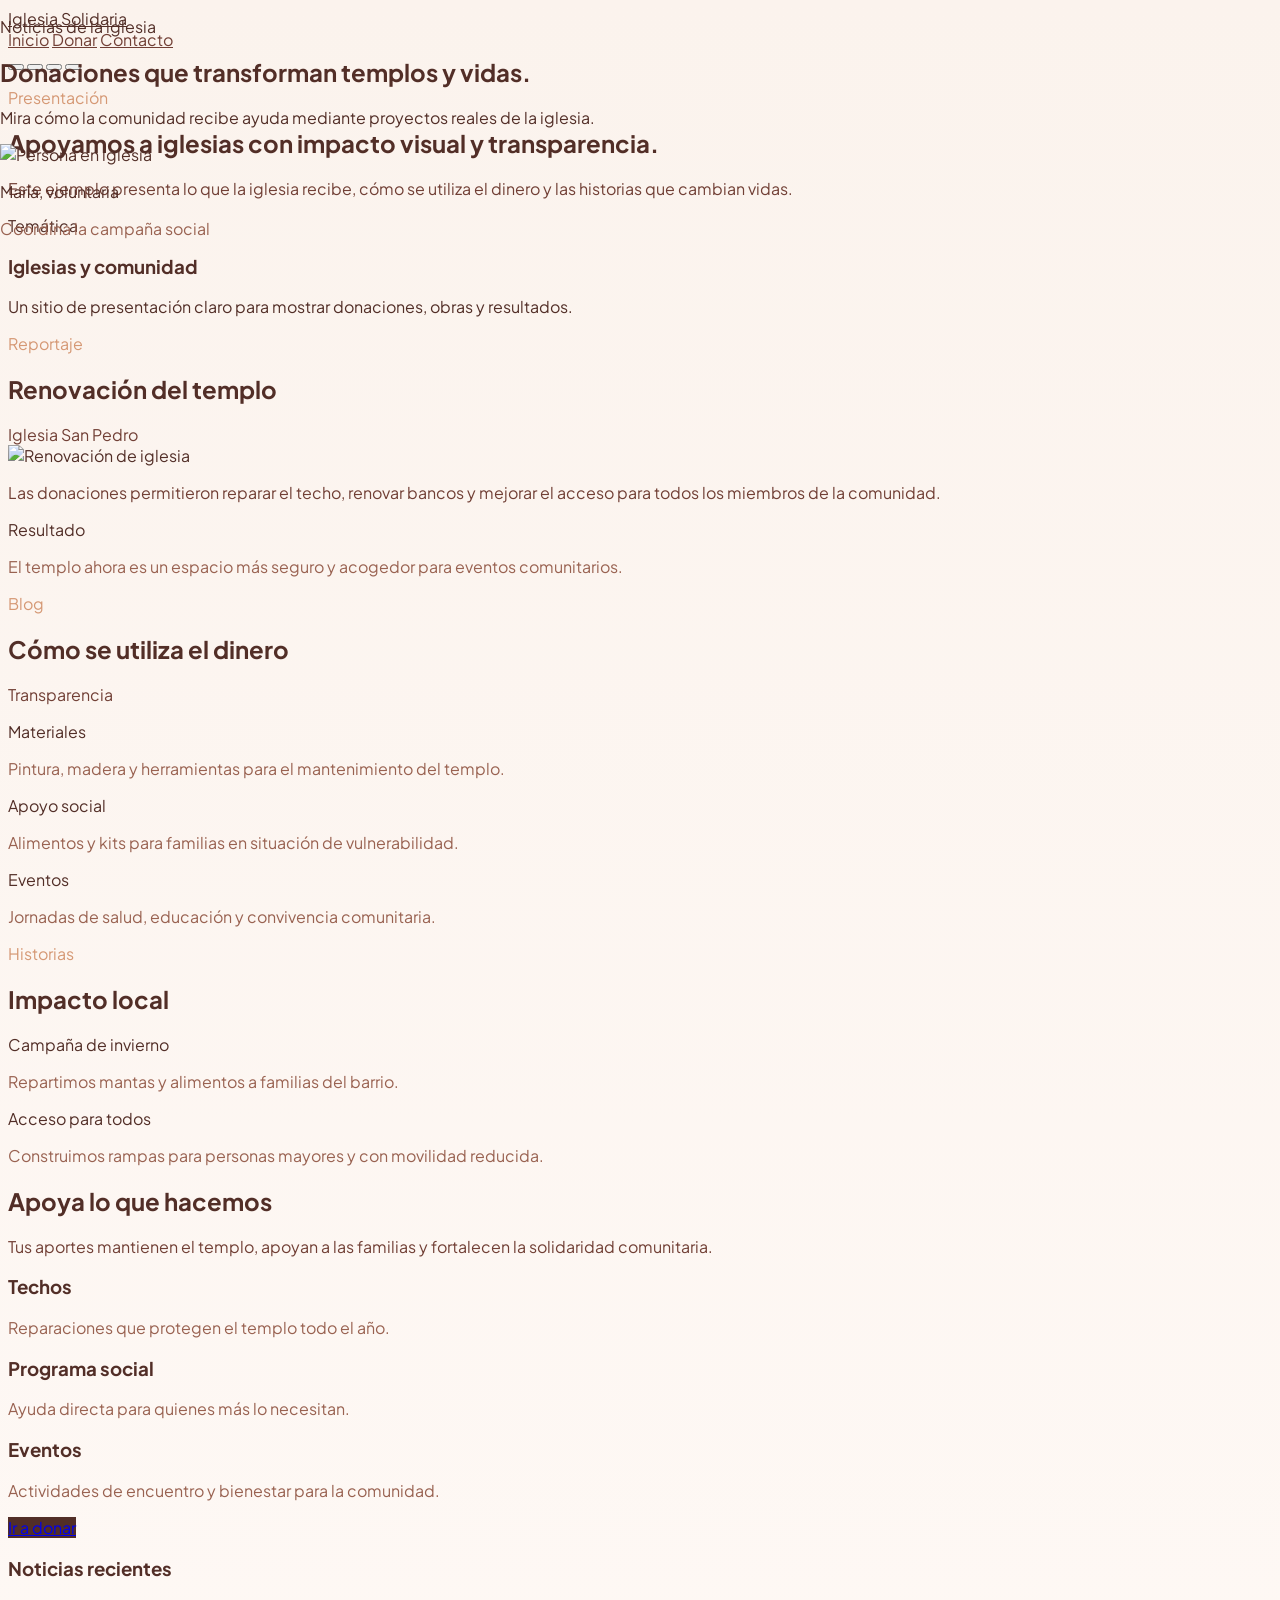
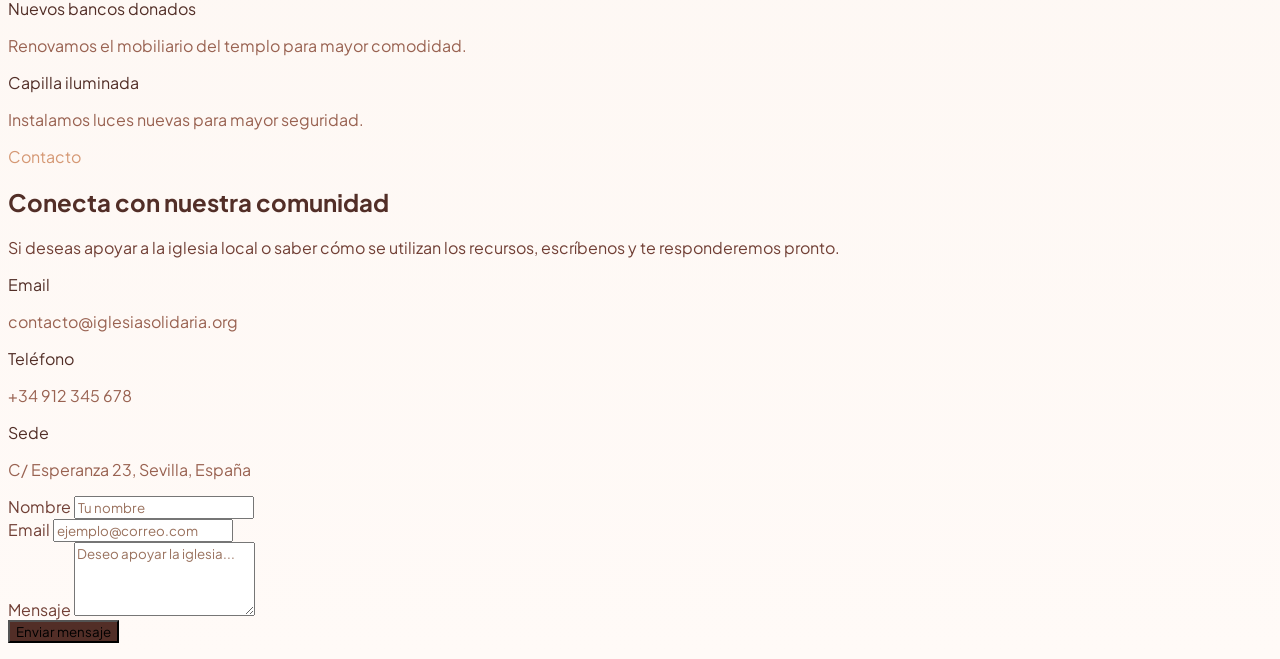
==== index.html @ d0d96f45 "Agregamos el proyecto inicial" ====
<!DOCTYPE html>
<html lang="es">
<head>
  <meta charset="UTF-8" />
  <meta name="viewport" content="width=device-width, initial-scale=1.0" />
  <title>Iglesia Solidaria | Donaciones a la comunidad</title>
  <link rel="preconnect" href="https://fonts.googleapis.com" />
  <link rel="preconnect" href="https://fonts.gstatic.com" crossorigin />
  <link href="https://fonts.googleapis.com/css2?family=Plus+Jakarta+Sans:wght@400;500;600;700&display=swap" rel="stylesheet" />
  <script src="https://kit.fontawesome.com/a2d0b1fac5.js" crossorigin="anonymous"></script>
  <script src="https://cdn.tailwindcss.com"></script>
  <link rel="stylesheet" href="css/style.css" />
</head>
<body class="min-h-screen bg-[var(--bg-soft)] text-color1 font-sans">
  <header class="sticky top-0 z-50 border-b border-[var(--border-soft)] bg-white/90 backdrop-blur-md">
    <div class="mx-auto flex max-w-6xl flex-col gap-4 px-4 py-4 sm:flex-row sm:items-center sm:justify-between">
      <a href="index.html" class="text-lg font-semibold tracking-tight text-color1">Iglesia Solidaria</a>
      <nav class="flex flex-wrap items-center gap-3 text-sm font-semibold text-color2">
        <a href="index.html" class="nav-link rounded-full px-4 py-2">Inicio</a>
        <a href="donate.html" class="nav-link rounded-full px-4 py-2">Donar</a>
        <a href="#contact" class="nav-link rounded-full px-4 py-2">Contacto</a>
      </nav>
    </div>
  </header>

  <main>
    <section id="heroCarousel" class="relative h-[calc(100vh-76px)] overflow-hidden">
      <div class="absolute inset-0">
        <div class="carouselSlide slide-visible relative h-full w-full bg-cover bg-center" style="background-image: url('https://images.unsplash.com/photo-1507386175287-1bfddbdd5cb3?auto=format&fit=crop&w=1200&q=80');">
          <div class="absolute inset-0 bg-gradient-to-t from-[rgba(82,46,39,0.92)] via-[rgba(82,46,39,0.5)] to-transparent"></div>
          <div class="absolute inset-x-0 bottom-16 mx-auto flex max-w-5xl flex-col items-center gap-4 px-6 text-center text-white">
            <p class="text-sm uppercase tracking-[0.32em] text-[#f4d19a]">Noticias de la iglesia</p>
            <h1 class="text-4xl font-semibold leading-tight sm:text-5xl">Donaciones que transforman templos y vidas.</h1>
            <p class="max-w-2xl text-base leading-7 text-[#f4d19a]/90">Mira cómo la comunidad recibe ayuda mediante proyectos reales de la iglesia.</p>
          </div>
          <div class="absolute right-6 top-6 flex items-center gap-4 rounded-full bg-white/90 p-3 shadow-lg">
            <img src="https://images.unsplash.com/photo-1544005313-94ddf0286df2?auto=format&fit=crop&w=200&q=80" alt="Persona en iglesia" class="h-14 w-14 rounded-full border border-white object-cover" />
            <div class="text-left">
              <p class="text-sm font-semibold text-color1">María, voluntaria</p>
              <p class="text-xs text-color3">Coordina la campaña social</p>
            </div>
          </div>
        </div>
        <div class="carouselSlide slide-hidden relative h-full w-full bg-cover bg-center" style="background-image: url('https://images.unsplash.com/photo-1526481280695-3bfa7568a3d3?auto=format&fit=crop&w=1200&q=80');">
          <div class="absolute inset-0 bg-gradient-to-t from-[rgba(82,46,39,0.92)] via-[rgba(82,46,39,0.5)] to-transparent"></div>
          <div class="absolute inset-x-0 bottom-16 mx-auto flex max-w-5xl flex-col items-center gap-4 px-6 text-center text-white">
            <p class="text-sm uppercase tracking-[0.32em] text-[#f4d19a]">Restauración del templo</p>
            <h1 class="text-4xl font-semibold leading-tight sm:text-5xl">El templo vuelve a brillar gracias a la ayuda.</h1>
            <p class="max-w-2xl text-base leading-7 text-[#f4d19a]/90">Observa las fotos del antes y después de nuestra renovación.</p>
          </div>
          <div class="absolute right-6 top-6 flex items-center gap-4 rounded-full bg-white/90 p-3 shadow-lg">
            <img src="https://images.unsplash.com/photo-1494790108377-be9c29b29330?auto=format&fit=crop&w=200&q=80" alt="Líder comunitario" class="h-14 w-14 rounded-full border border-white object-cover" />
            <div class="text-left">
              <p class="text-sm font-semibold text-color1">Pedro, líder</p>
              <p class="text-xs text-color3">Comparte los avances</p>
            </div>
          </div>
        </div>
        <div class="carouselSlide slide-hidden relative h-full w-full bg-cover bg-center" style="background-image: url('https://images.unsplash.com/photo-1517486808906-6ca8b3f04846?auto=format&fit=crop&w=1200&q=80');">
          <div class="absolute inset-0 bg-gradient-to-t from-[rgba(82,46,39,0.92)] via-[rgba(82,46,39,0.5)] to-transparent"></div>
          <div class="absolute inset-x-0 bottom-16 mx-auto flex max-w-5xl flex-col items-center gap-4 px-6 text-center text-white">
            <p class="text-sm uppercase tracking-[0.32em] text-[#f4d19a]">Impacto comunitario</p>
            <h1 class="text-4xl font-semibold leading-tight sm:text-5xl">Ayuda real para familias de fe.</h1>
            <p class="max-w-2xl text-base leading-7 text-[#f4d19a]/90">Evidencias fotográficas de donaciones a iglesias y comedores.</p>
          </div>
          <div class="absolute right-6 top-6 flex items-center gap-4 rounded-full bg-white/90 p-3 shadow-lg">
            <img src="https://images.unsplash.com/photo-1524504388940-b1c1722653e1?auto=format&fit=crop&w=200&q=80" alt="Donante" class="h-14 w-14 rounded-full border border-white object-cover" />
            <div class="text-left">
              <p class="text-sm font-semibold text-color1">Sofía, donante</p>
              <p class="text-xs text-color3">Apoya la obra social</p>
            </div>
          </div>
        </div>
        <div class="carouselSlide slide-hidden relative h-full w-full bg-cover bg-center" style="background-image: url('https://images.unsplash.com/photo-1512747770445-0819f149e55f?auto=format&fit=crop&w=1200&q=80');">
          <div class="absolute inset-0 bg-gradient-to-t from-[rgba(82,46,39,0.92)] via-[rgba(82,46,39,0.5)] to-transparent"></div>
          <div class="absolute inset-x-0 bottom-16 mx-auto flex max-w-5xl flex-col items-center gap-4 px-6 text-center text-white">
            <p class="text-sm uppercase tracking-[0.32em] text-[#f4d19a]">Visión comunitaria</p>
            <h1 class="text-4xl font-semibold leading-tight sm:text-5xl">Un proyecto colectivo de fe.</h1>
            <p class="max-w-2xl text-base leading-7 text-[#f4d19a]/90">Donaciones para remodelar el templo y ayudar a su comunidad.</p>
          </div>
          <div class="absolute right-6 top-6 flex items-center gap-4 rounded-full bg-white/90 p-3 shadow-lg">
            <img src="https://images.unsplash.com/photo-1544005313-94ddf0286df2?auto=format&fit=crop&w=200&q=80" alt="Voluntario" class="h-14 w-14 rounded-full border border-white object-cover" />
            <div class="text-left">
              <p class="text-sm font-semibold text-color1">Andrés, voluntario</p>
              <p class="text-xs text-color3">Comparte historias de la iglesia</p>
            </div>
          </div>
        </div>
      </div>

      <div class="absolute inset-x-0 bottom-6 flex justify-center gap-3">
        <button type="button" class="carouselDot h-3 w-3 rounded-full bg-white/90 transition" data-index="0"></button>
        <button type="button" class="carouselDot h-3 w-3 rounded-full bg-white/30 transition" data-index="1"></button>
        <button type="button" class="carouselDot h-3 w-3 rounded-full bg-white/30 transition" data-index="2"></button>
        <button type="button" class="carouselDot h-3 w-3 rounded-full bg-white/30 transition" data-index="3"></button>
      </div>
    </section>

    <div class="mx-auto max-w-6xl px-4 py-10">
      <section class="mb-10 rounded-3xl border border-[var(--border-soft)] bg-white/90 p-6 shadow-sm backdrop-blur-sm">
        <div class="grid gap-6 lg:grid-cols-[1.3fr_0.7fr]">
          <div class="space-y-5">
            <p class="text-sm uppercase tracking-[0.32em] text-color4">Presentación</p>
            <h2 class="text-3xl font-semibold text-color1">Apoyamos a iglesias con impacto visual y transparencia.</h2>
            <p class="max-w-3xl text-base leading-7 text-color2">Este ejemplo presenta lo que la iglesia recibe, cómo se utiliza el dinero y las historias que cambian vidas.</p>
          </div>
          <div class="rounded-3xl bg-[var(--color5)] p-6 text-[var(--color2)] shadow-sm">
            <p class="text-sm uppercase tracking-[0.32em]">Temática</p>
            <h3 class="mt-3 text-2xl font-semibold">Iglesias y comunidad</h3>
            <p class="mt-3 text-sm leading-6">Un sitio de presentación claro para mostrar donaciones, obras y resultados.</p>
          </div>
        </div>
      </section>

      <section class="grid gap-6 lg:grid-cols-[1.3fr_0.7fr]">
        <div class="space-y-6">
          <article class="rounded-3xl bg-white p-6 shadow-sm border border-[var(--border-soft)]">
            <div class="mb-5 flex items-center justify-between gap-4">
              <div>
                <p class="text-xs uppercase tracking-[0.32em] text-color4">Reportaje</p>
                <h2 class="mt-2 text-2xl font-semibold text-color1">Renovación del templo</h2>
              </div>
              <span class="rounded-2xl bg-[var(--color5)] px-3 py-2 text-sm text-color2">Iglesia San Pedro</span>
            </div>
            <div class="grid gap-4 md:grid-cols-2">
              <img src="https://images.unsplash.com/photo-1524504388940-b1c1722653e1?auto=format&fit=crop&w=700&q=80" alt="Renovación de iglesia" class="h-56 w-full rounded-3xl object-cover" />
              <div class="space-y-4">
                <p class="text-color2">Las donaciones permitieron reparar el techo, renovar bancos y mejorar el acceso para todos los miembros de la comunidad.</p>
                <div class="rounded-3xl bg-[var(--bg-soft)] p-4 text-color3">
                  <p class="font-semibold text-color1">Resultado</p>
                  <p class="mt-2 text-sm">El templo ahora es un espacio más seguro y acogedor para eventos comunitarios.</p>
                </div>
              </div>
            </div>
          </article>

          <article class="rounded-3xl bg-white p-6 shadow-sm border border-[var(--border-soft)]">
            <div class="mb-5 flex items-center justify-between gap-4">
              <div>
                <p class="text-xs uppercase tracking-[0.32em] text-color4">Blog</p>
                <h2 class="mt-2 text-2xl font-semibold text-color1">Cómo se utiliza el dinero</h2>
              </div>
              <span class="rounded-2xl bg-[var(--color5)] px-3 py-2 text-sm text-color2">Transparencia</span>
            </div>
            <div class="space-y-4">
              <div class="rounded-3xl bg-[var(--bg-soft)] p-4 text-color3">
                <p class="font-semibold text-color1">Materiales</p>
                <p class="mt-2 text-sm">Pintura, madera y herramientas para el mantenimiento del templo.</p>
              </div>
              <div class="rounded-3xl bg-[var(--bg-soft)] p-4 text-color3">
                <p class="font-semibold text-color1">Apoyo social</p>
                <p class="mt-2 text-sm">Alimentos y kits para familias en situación de vulnerabilidad.</p>
              </div>
              <div class="rounded-3xl bg-[var(--bg-soft)] p-4 text-color3">
                <p class="font-semibold text-color1">Eventos</p>
                <p class="mt-2 text-sm">Jornadas de salud, educación y convivencia comunitaria.</p>
              </div>
            </div>
          </article>

          <article class="rounded-3xl bg-white p-6 shadow-sm border border-[var(--border-soft)]">
            <div class="mb-5 flex items-center justify-between gap-4">
              <div>
                <p class="text-xs uppercase tracking-[0.32em] text-color4">Historias</p>
                <h2 class="mt-2 text-2xl font-semibold text-color1">Impacto local</h2>
              </div>
            </div>
            <div class="grid gap-4">
              <div class="rounded-3xl bg-[var(--bg-soft)] p-4 text-color3">
                <p class="font-semibold text-color1">Campaña de invierno</p>
                <p class="mt-2 text-sm">Repartimos mantas y alimentos a familias del barrio.</p>
              </div>
              <div class="rounded-3xl bg-[var(--bg-soft)] p-4 text-color3">
                <p class="font-semibold text-color1">Acceso para todos</p>
                <p class="mt-2 text-sm">Construimos rampas para personas mayores y con movilidad reducida.</p>
              </div>
            </div>
          </article>
        </div>

        <aside class="space-y-6">
          <div class="rounded-3xl bg-white p-6 shadow-sm border border-[var(--border-soft)]">
            <h2 class="text-2xl font-semibold text-color1">Apoya lo que hacemos</h2>
            <p class="mt-4 text-color2">Tus aportes mantienen el templo, apoyan a las familias y fortalecen la solidaridad comunitaria.</p>
            <div class="mt-6 space-y-4">
              <div class="rounded-3xl bg-[var(--bg-soft)] p-4 text-color3">
                <h3 class="font-semibold text-color1">Techos</h3>
                <p class="mt-2 text-sm">Reparaciones que protegen el templo todo el año.</p>
              </div>
              <div class="rounded-3xl bg-[var(--bg-soft)] p-4 text-color3">
                <h3 class="font-semibold text-color1">Programa social</h3>
                <p class="mt-2 text-sm">Ayuda directa para quienes más lo necesitan.</p>
              </div>
              <div class="rounded-3xl bg-[var(--bg-soft)] p-4 text-color3">
                <h3 class="font-semibold text-color1">Eventos</h3>
                <p class="mt-2 text-sm">Actividades de encuentro y bienestar para la comunidad.</p>
              </div>
            </div>
            <a href="donate.html" class="mt-6 inline-flex w-full justify-center rounded-3xl bg-color1 px-5 py-3 text-sm font-semibold text-white transition hover:bg-color2">Ir a donar</a>
          </div>

          <div class="rounded-3xl bg-white p-6 shadow-sm border border-[var(--border-soft)]">
            <h3 class="text-xl font-semibold text-color1">Noticias recientes</h3>
            <div class="mt-5 space-y-4">
              <div class="rounded-3xl bg-[var(--bg-soft)] p-4">
                <p class="font-semibold text-color1">Nuevos bancos donados</p>
                <p class="mt-2 text-sm text-color3">Renovamos el mobiliario del templo para mayor comodidad.</p>
              </div>
              <div class="rounded-3xl bg-[var(--bg-soft)] p-4">
                <p class="font-semibold text-color1">Capilla iluminada</p>
                <p class="mt-2 text-sm text-color3">Instalamos luces nuevas para mayor seguridad.</p>
              </div>
            </div>
          </div>
        </aside>
      </section>

      <section id="contact" class="rounded-3xl border border-[var(--border-soft)] bg-white p-6 shadow-sm">
        <div class="grid gap-8 lg:grid-cols-2">
          <div class="space-y-4">
            <p class="text-sm uppercase tracking-[0.32em] text-color4">Contacto</p>
            <h2 class="text-3xl font-semibold text-color1">Conecta con nuestra comunidad</h2>
            <p class="text-base leading-7 text-color2">Si deseas apoyar a la iglesia local o saber cómo se utilizan los recursos, escríbenos y te responderemos pronto.</p>
            <div class="space-y-3 rounded-3xl bg-[var(--bg-soft)] p-5 text-color3">
              <div class="flex items-start gap-3">
                <i class="fa-solid fa-envelope mt-1 text-color4"></i>
                <div>
                  <p class="font-semibold text-color1">Email</p>
                  <p>contacto@iglesiasolidaria.org</p>
                </div>
              </div>
              <div class="flex items-start gap-3">
                <i class="fa-solid fa-phone mt-1 text-color4"></i>
                <div>
                  <p class="font-semibold text-color1">Teléfono</p>
                  <p>+34 912 345 678</p>
                </div>
              </div>
              <div class="flex items-start gap-3">
                <i class="fa-solid fa-location-dot mt-1 text-color4"></i>
                <div>
                  <p class="font-semibold text-color1">Sede</p>
                  <p>C/ Esperanza 23, Sevilla, España</p>
                </div>
              </div>
            </div>
          </div>
          <div>
            <form id="contactForm" class="space-y-4">
              <div>
                <label class="block text-sm font-medium text-color2">Nombre</label>
                <input id="contactName" type="text" placeholder="Tu nombre" class="mt-2 w-full rounded-3xl border border-[var(--border-soft)] bg-[var(--bg-soft)] px-4 py-3 text-color1 outline-none transition focus:border-[var(--color4)] focus:ring-2 focus:ring-[rgba(213,152,116,0.2)]" />
              </div>
              <div>
                <label class="block text-sm font-medium text-color2">Email</label>
                <input id="contactEmail" type="email" placeholder="ejemplo@correo.com" class="mt-2 w-full rounded-3xl border border-[var(--border-soft)] bg-[var(--bg-soft)] px-4 py-3 text-color1 outline-none transition focus:border-[var(--color4)] focus:ring-2 focus:ring-[rgba(213,152,116,0.2)]" />
              </div>
              <div>
                <label class="block text-sm font-medium text-color2">Mensaje</label>
                <textarea id="contactMessage" rows="4" placeholder="Deseo apoyar la iglesia..." class="mt-2 w-full rounded-3xl border border-[var(--border-soft)] bg-[var(--bg-soft)] px-4 py-3 text-color1 outline-none transition focus:border-[var(--color4)] focus:ring-2 focus:ring-[rgba(213,152,116,0.2)]"></textarea>
              </div>
              <button type="submit" class="w-full rounded-3xl bg-color1 px-5 py-3 text-sm font-semibold text-white transition hover:bg-color2">Enviar mensaje</button>
              <p id="contactFeedback" class="min-h-[1.5rem] text-sm text-[#2c7a2a]"></p>
            </form>
          </div>
        </div>
      </section>
    </div>
  </main>

  <script src="js/main.js"></script>
</body>
</html>
---- css/style.css ----
:root {
  color-scheme: light;
  font-family: 'Plus Jakarta Sans', system-ui, -apple-system, BlinkMacSystemFont, 'Segoe UI', sans-serif;
  --color1: #522e27;
  --color2: #713f35;
  --color3: #996251;
  --color4: #d59874;
  --color5: #f4d19a;
  --bg-soft: #fbf3ed;
  --border-soft: #e7d3c8;
}

html {
  scroll-behavior: smooth;
}

body {
  min-height: 100vh;
  background: linear-gradient(180deg, #fbf3ed 0%, #fffaf7 100%);
}

.text-color1 { color: var(--color1); }
.text-color2 { color: var(--color2); }
.text-color3 { color: var(--color3); }
.text-color4 { color: var(--color4); }
.text-color5 { color: var(--color5); }

.bg-color1 { background-color: var(--color1); }
.bg-color2 { background-color: var(--color2); }
.bg-color3 { background-color: var(--color3); }
.bg-color4 { background-color: var(--color4); }
.bg-color5 { background-color: var(--color5); }

button,
select,
input,
textarea {
  font-family: inherit;
}

input[type='file'] {
  border-radius: 1rem;
}

#donationForm input,
#donationForm textarea,
#evidenceForm input,
#evidenceForm textarea,
#roleSelect,
#contactForm input,
#contactForm textarea {
  font-family: inherit;
}

#donationForm input::placeholder,
#evidenceForm input::placeholder,
#evidenceForm textarea::placeholder,
#contactForm input::placeholder,
#contactForm textarea::placeholder {
  color: #99715d;
}

.nav-link {
  color: var(--color2);
  transition: background-color 0.25s ease, color 0.25s ease;
}

.nav-link:hover,
.nav-link:focus {
  background-color: rgba(217, 152, 116, 0.16);
  color: var(--color1);
}

.carouselSlide {
  position: absolute;
  inset: 0;
  opacity: 0;
  transform: scale(1.03);
  transition: opacity 0.9s ease, transform 0.9s ease;
}

.slide-visible {
  opacity: 1;
  transform: scale(1);
  z-index: 1;
}

.slide-hidden {
  opacity: 0;
  transform: scale(1.03);
  z-index: 0;
}

#donationPanel,
#adminPanel,
#superAdminPanel {
  min-height: 310px;
}

@media (max-width: 768px) {
  header {
    padding-left: 0;
    padding-right: 0;
  }
}
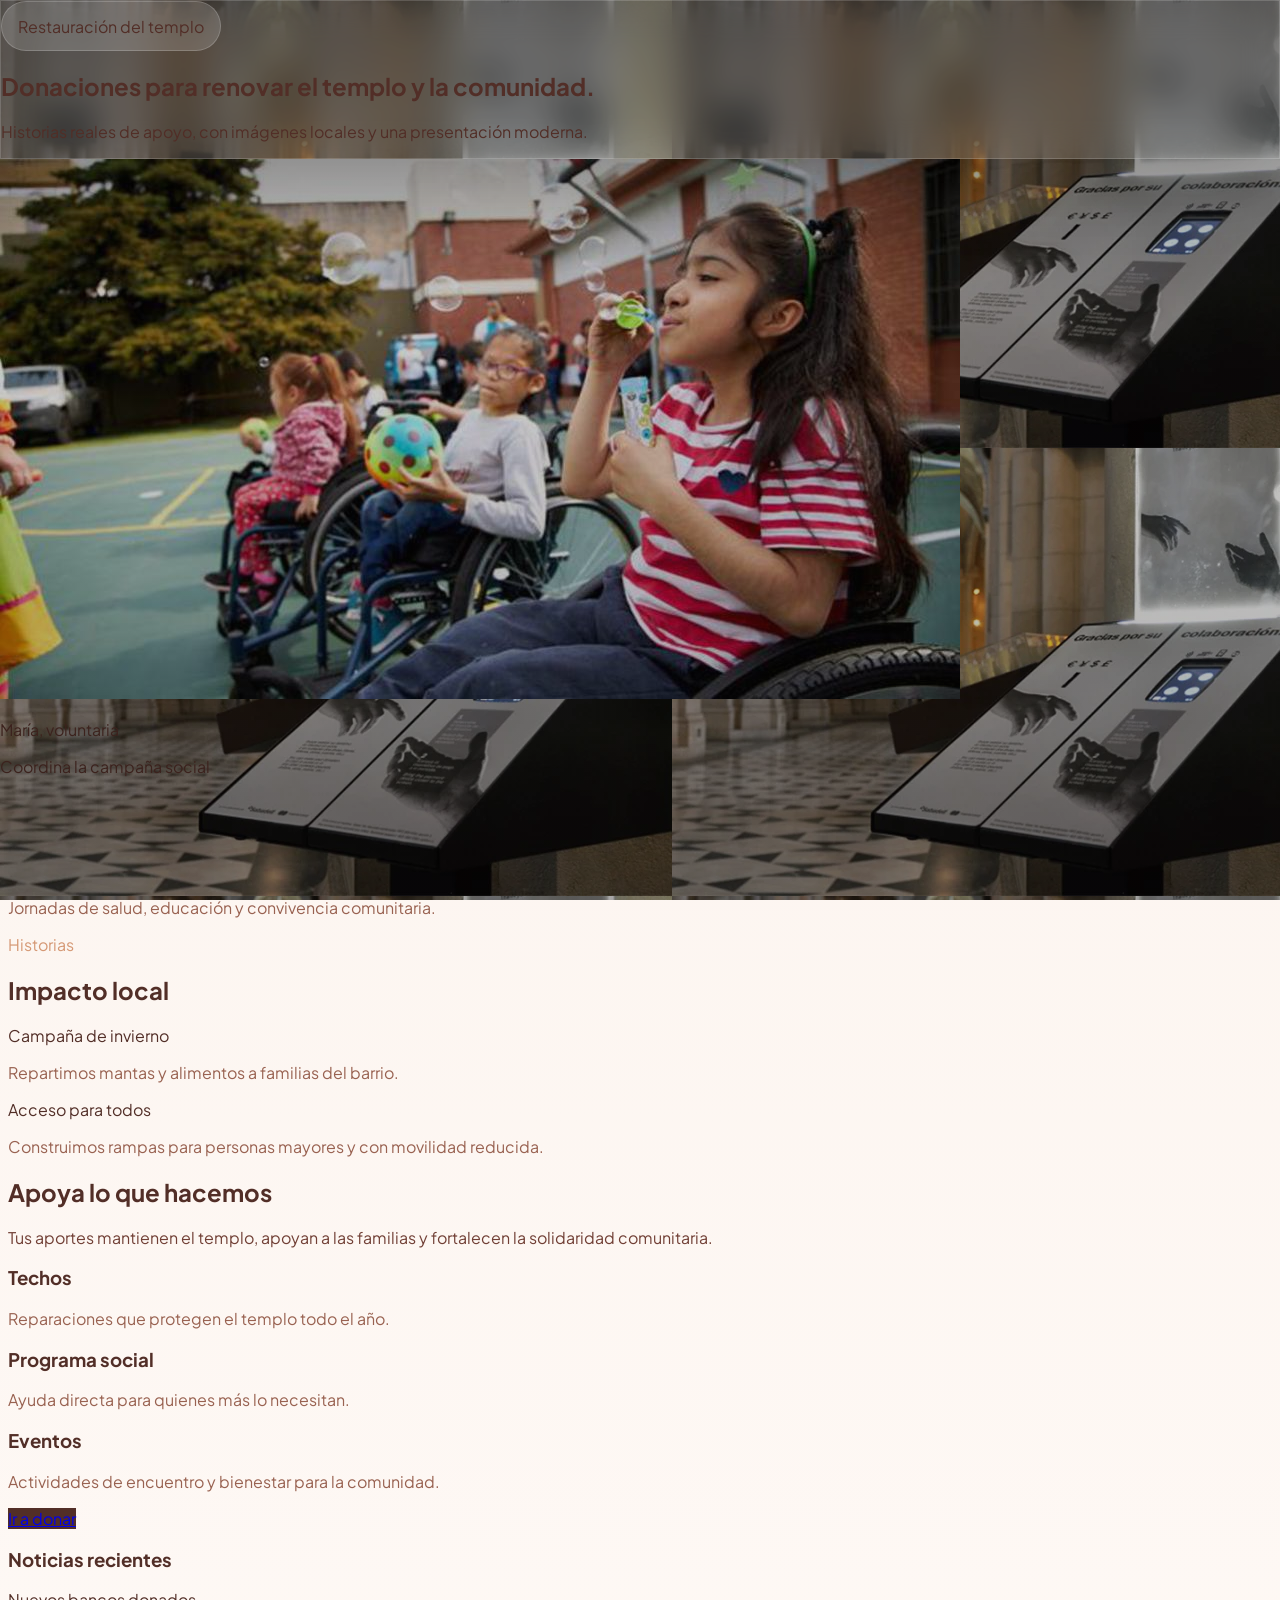
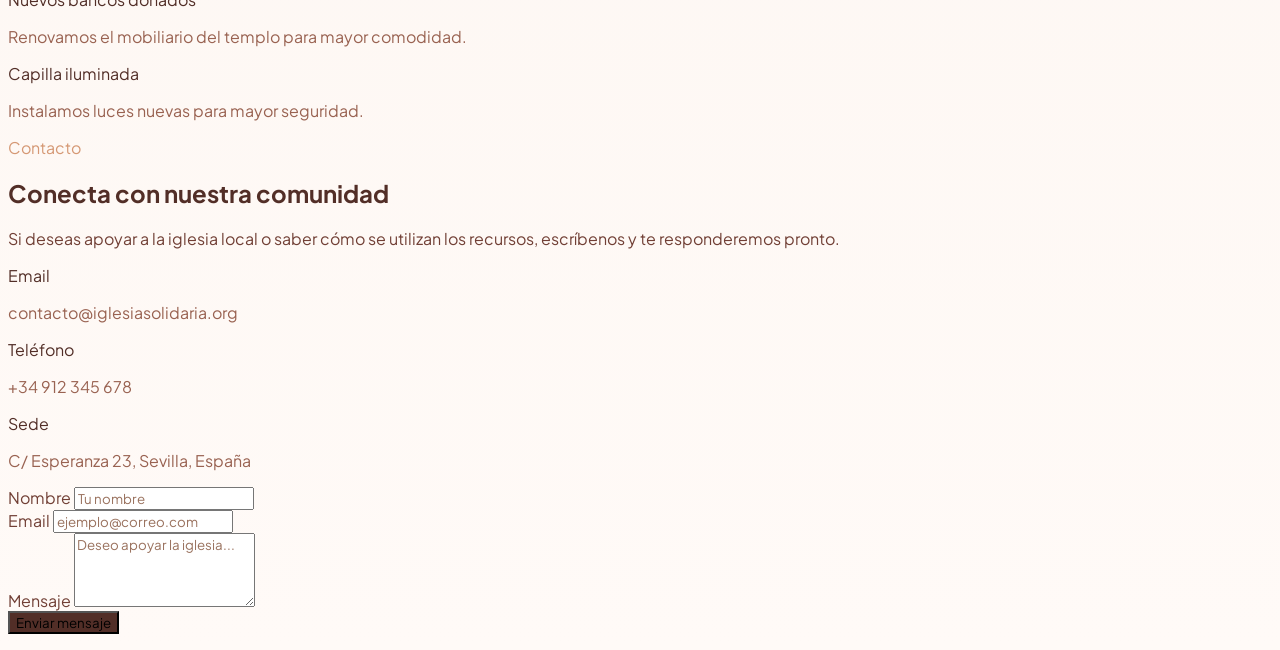
==== commit f437f0c6: "corrección de errores" ====
--- a/index.html
+++ b/index.html
@@ -26,73 +26,81 @@
   <main>
     <section id="heroCarousel" class="relative h-[calc(100vh-76px)] overflow-hidden">
       <div class="absolute inset-0">
-        <div class="carouselSlide slide-visible relative h-full w-full bg-cover bg-center" style="background-image: url('https://images.unsplash.com/photo-1507386175287-1bfddbdd5cb3?auto=format&fit=crop&w=1200&q=80');">
-          <div class="absolute inset-0 bg-gradient-to-t from-[rgba(82,46,39,0.92)] via-[rgba(82,46,39,0.5)] to-transparent"></div>
-          <div class="absolute inset-x-0 bottom-16 mx-auto flex max-w-5xl flex-col items-center gap-4 px-6 text-center text-white">
-            <p class="text-sm uppercase tracking-[0.32em] text-[#f4d19a]">Noticias de la iglesia</p>
-            <h1 class="text-4xl font-semibold leading-tight sm:text-5xl">Donaciones que transforman templos y vidas.</h1>
-            <p class="max-w-2xl text-base leading-7 text-[#f4d19a]/90">Mira cómo la comunidad recibe ayuda mediante proyectos reales de la iglesia.</p>
-          </div>
-          <div class="absolute right-6 top-6 flex items-center gap-4 rounded-full bg-white/90 p-3 shadow-lg">
-            <img src="https://images.unsplash.com/photo-1544005313-94ddf0286df2?auto=format&fit=crop&w=200&q=80" alt="Persona en iglesia" class="h-14 w-14 rounded-full border border-white object-cover" />
-            <div class="text-left">
-              <p class="text-sm font-semibold text-color1">María, voluntaria</p>
-              <p class="text-xs text-color3">Coordina la campaña social</p>
-            </div>
-          </div>
-        </div>
-        <div class="carouselSlide slide-hidden relative h-full w-full bg-cover bg-center" style="background-image: url('https://images.unsplash.com/photo-1526481280695-3bfa7568a3d3?auto=format&fit=crop&w=1200&q=80');">
-          <div class="absolute inset-0 bg-gradient-to-t from-[rgba(82,46,39,0.92)] via-[rgba(82,46,39,0.5)] to-transparent"></div>
-          <div class="absolute inset-x-0 bottom-16 mx-auto flex max-w-5xl flex-col items-center gap-4 px-6 text-center text-white">
-            <p class="text-sm uppercase tracking-[0.32em] text-[#f4d19a]">Restauración del templo</p>
-            <h1 class="text-4xl font-semibold leading-tight sm:text-5xl">El templo vuelve a brillar gracias a la ayuda.</h1>
-            <p class="max-w-2xl text-base leading-7 text-[#f4d19a]/90">Observa las fotos del antes y después de nuestra renovación.</p>
-          </div>
-          <div class="absolute right-6 top-6 flex items-center gap-4 rounded-full bg-white/90 p-3 shadow-lg">
-            <img src="https://images.unsplash.com/photo-1494790108377-be9c29b29330?auto=format&fit=crop&w=200&q=80" alt="Líder comunitario" class="h-14 w-14 rounded-full border border-white object-cover" />
-            <div class="text-left">
-              <p class="text-sm font-semibold text-color1">Pedro, líder</p>
-              <p class="text-xs text-color3">Comparte los avances</p>
-            </div>
-          </div>
-        </div>
-        <div class="carouselSlide slide-hidden relative h-full w-full bg-cover bg-center" style="background-image: url('https://images.unsplash.com/photo-1517486808906-6ca8b3f04846?auto=format&fit=crop&w=1200&q=80');">
-          <div class="absolute inset-0 bg-gradient-to-t from-[rgba(82,46,39,0.92)] via-[rgba(82,46,39,0.5)] to-transparent"></div>
-          <div class="absolute inset-x-0 bottom-16 mx-auto flex max-w-5xl flex-col items-center gap-4 px-6 text-center text-white">
-            <p class="text-sm uppercase tracking-[0.32em] text-[#f4d19a]">Impacto comunitario</p>
-            <h1 class="text-4xl font-semibold leading-tight sm:text-5xl">Ayuda real para familias de fe.</h1>
-            <p class="max-w-2xl text-base leading-7 text-[#f4d19a]/90">Evidencias fotográficas de donaciones a iglesias y comedores.</p>
-          </div>
-          <div class="absolute right-6 top-6 flex items-center gap-4 rounded-full bg-white/90 p-3 shadow-lg">
-            <img src="https://images.unsplash.com/photo-1524504388940-b1c1722653e1?auto=format&fit=crop&w=200&q=80" alt="Donante" class="h-14 w-14 rounded-full border border-white object-cover" />
-            <div class="text-left">
-              <p class="text-sm font-semibold text-color1">Sofía, donante</p>
-              <p class="text-xs text-color3">Apoya la obra social</p>
-            </div>
-          </div>
-        </div>
-        <div class="carouselSlide slide-hidden relative h-full w-full bg-cover bg-center" style="background-image: url('https://images.unsplash.com/photo-1512747770445-0819f149e55f?auto=format&fit=crop&w=1200&q=80');">
-          <div class="absolute inset-0 bg-gradient-to-t from-[rgba(82,46,39,0.92)] via-[rgba(82,46,39,0.5)] to-transparent"></div>
-          <div class="absolute inset-x-0 bottom-16 mx-auto flex max-w-5xl flex-col items-center gap-4 px-6 text-center text-white">
-            <p class="text-sm uppercase tracking-[0.32em] text-[#f4d19a]">Visión comunitaria</p>
+        <div class="carouselSlide slide-visible relative h-full w-full bg-cover bg-center" style="background-image: url('imgs/2CepilloElectronicoAlmudena-ArchiMadrid-22112018.webp');">
+          <div class="absolute inset-0"></div>
+          <div class="absolute inset-x-0 bottom-16 mx-auto flex max-w-5xl flex-col items-center gap-4 px-6 text-center text-white carouselCaption">
+            <div class="carouselMeta">
+              <span class="text-xs uppercase tracking-[0.32em] text-white/85">Restauración del templo</span>
+            </div>
+            <h1 class="text-4xl font-semibold leading-tight sm:text-5xl">Donaciones para renovar el templo y la comunidad.</h1>
+            <p class="max-w-2xl text-base leading-7 text-white/80">Historias reales de apoyo, con imágenes locales y una presentación moderna.</p>
+          </div>
+          <div class="absolute right-6 top-6 flex items-center gap-4 rounded-full border border-white/20 bg-white/12 p-3 shadow-2xl backdrop-blur-xl">
+            <img src="imgs/Niña-Argentona-jugando-con-burbujs.jpeg" alt="Voluntaria" class="h-14 w-14 rounded-full border border-white object-cover" />
+            <div class="text-left">
+              <p class="text-sm font-semibold text-white">María, voluntaria</p>
+              <p class="text-xs text-white/70">Coordina la campaña social</p>
+            </div>
+          </div>
+        </div>
+        <div class="carouselSlide slide-hidden relative h-full w-full bg-cover bg-center" style="background-image: url('imgs/images.jfif');">
+          <div class="absolute inset-0"></div>
+          <div class="absolute inset-x-0 bottom-16 mx-auto flex max-w-5xl flex-col items-center gap-4 px-6 text-center text-white carouselCaption">
+            <div class="carouselMeta">
+              <span class="text-xs uppercase tracking-[0.32em] text-white/85">Evidencia visual</span>
+            </div>
+            <h1 class="text-4xl font-semibold leading-tight sm:text-5xl">Transparencia con imágenes locales.</h1>
+            <p class="max-w-2xl text-base leading-7 text-white/80">Todo el contenido es local y el diseño se siente moderno y confiable.</p>
+          </div>
+          <div class="absolute right-6 top-6 flex items-center gap-4 rounded-full border border-white/20 bg-white/12 p-3 shadow-2xl backdrop-blur-xl">
+            <img src="imgs/images (1).jfif" alt="Líder comunitario" class="h-14 w-14 rounded-full border border-white object-cover" />
+            <div class="text-left">
+              <p class="text-sm font-semibold text-white">Pedro, líder</p>
+              <p class="text-xs text-white/70">Comparte los avances</p>
+            </div>
+          </div>
+        </div>
+        <div class="carouselSlide slide-hidden relative h-full w-full bg-cover bg-center" style="background-image: url('imgs/images (1).jfif');">
+          <div class="absolute inset-0"></div>
+          <div class="absolute inset-x-0 bottom-16 mx-auto flex max-w-5xl flex-col items-center gap-4 px-6 text-center text-white carouselCaption">
+            <div class="carouselMeta">
+              <span class="text-xs uppercase tracking-[0.32em] text-white/85">Impacto comunitario</span>
+            </div>
+            <h1 class="text-4xl font-semibold leading-tight sm:text-5xl">Apoyo directo a familias de fe.</h1>
+            <p class="max-w-2xl text-base leading-7 text-white/80">Documentamos cada acción con imágenes locales y un enfoque responsable.</p>
+          </div>
+          <div class="absolute right-6 top-6 flex items-center gap-4 rounded-full border border-white/20 bg-white/12 p-3 shadow-2xl backdrop-blur-xl">
+            <img src="imgs/2CepilloElectronicoAlmudena-ArchiMadrid-22112018.webp" alt="Donante" class="h-14 w-14 rounded-full border border-white object-cover" />
+            <div class="text-left">
+              <p class="text-sm font-semibold text-white">Sofía, donante</p>
+              <p class="text-xs text-white/70">Apoya la obra social</p>
+            </div>
+          </div>
+        </div>
+        <div class="carouselSlide slide-hidden relative h-full w-full bg-cover bg-center" style="background-image: url('imgs/Niña-Argentona-jugando-con-burbujs.jpeg');">
+          <div class="absolute inset-0"></div>
+          <div class="absolute inset-x-0 bottom-16 mx-auto flex max-w-5xl flex-col items-center gap-4 px-6 text-center text-white carouselCaption">
+            <div class="carouselMeta">
+              <span class="text-xs uppercase tracking-[0.32em] text-white/85">Visión comunitaria</span>
+            </div>
             <h1 class="text-4xl font-semibold leading-tight sm:text-5xl">Un proyecto colectivo de fe.</h1>
-            <p class="max-w-2xl text-base leading-7 text-[#f4d19a]/90">Donaciones para remodelar el templo y ayudar a su comunidad.</p>
-          </div>
-          <div class="absolute right-6 top-6 flex items-center gap-4 rounded-full bg-white/90 p-3 shadow-lg">
-            <img src="https://images.unsplash.com/photo-1544005313-94ddf0286df2?auto=format&fit=crop&w=200&q=80" alt="Voluntario" class="h-14 w-14 rounded-full border border-white object-cover" />
-            <div class="text-left">
-              <p class="text-sm font-semibold text-color1">Andrés, voluntario</p>
-              <p class="text-xs text-color3">Comparte historias de la iglesia</p>
+            <p class="max-w-2xl text-base leading-7 text-white/80">Tus donaciones impulsan obras visibles, reales y cercanas.</p>
+          </div>
+          <div class="absolute right-6 top-6 flex items-center gap-4 rounded-full border border-white/20 bg-white/12 p-3 shadow-2xl backdrop-blur-xl">
+            <img src="imgs/images.jfif" alt="Voluntario" class="h-14 w-14 rounded-full border border-white object-cover" />
+            <div class="text-left">
+              <p class="text-sm font-semibold text-white">Andrés, voluntario</p>
+              <p class="text-xs text-white/70">Comparte historias de la iglesia</p>
             </div>
           </div>
         </div>
       </div>
 
-      <div class="absolute inset-x-0 bottom-6 flex justify-center gap-3">
-        <button type="button" class="carouselDot h-3 w-3 rounded-full bg-white/90 transition" data-index="0"></button>
-        <button type="button" class="carouselDot h-3 w-3 rounded-full bg-white/30 transition" data-index="1"></button>
-        <button type="button" class="carouselDot h-3 w-3 rounded-full bg-white/30 transition" data-index="2"></button>
-        <button type="button" class="carouselDot h-3 w-3 rounded-full bg-white/30 transition" data-index="3"></button>
+      <div class="carouselControls absolute inset-x-0 bottom-8 px-6">
+        <button type="button" class="carouselDot active" data-index="0"></button>
+        <button type="button" class="carouselDot" data-index="1"></button>
+        <button type="button" class="carouselDot" data-index="2"></button>
+        <button type="button" class="carouselDot" data-index="3"></button>
       </div>
     </section>
 
--- a/css/style.css
+++ b/css/style.css
@@ -76,19 +76,65 @@
   inset: 0;
   opacity: 0;
   transform: scale(1.03);
-  transition: opacity 0.9s ease, transform 0.9s ease;
+  transition: opacity 0.9s ease, transform 0.9s ease, filter 0.9s ease;
+  filter: brightness(0.82);
+}
+
+.carouselSlide::before {
+  content: '';
+  position: absolute;
+  inset: 0;
+  background: linear-gradient(180deg, rgba(10, 8, 7, 0.55) 0%, rgba(10, 8, 7, 0.2) 35%, rgba(10, 8, 7, 0.35) 100%);
 }
 
 .slide-visible {
   opacity: 1;
   transform: scale(1);
   z-index: 1;
+  filter: brightness(1);
 }
 
 .slide-hidden {
   opacity: 0;
   transform: scale(1.03);
   z-index: 0;
+}
+
+.carouselCaption {
+  backdrop-filter: blur(18px);
+  background: rgba(255, 255, 255, 0.12);
+  border: 1px solid rgba(255, 255, 255, 0.16);
+  box-shadow: 0 24px 80px rgba(0, 0, 0, 0.14);
+}
+
+.carouselMeta {
+  display: inline-flex;
+  align-items: center;
+  gap: 0.85rem;
+  padding: 0.85rem 1rem;
+  border-radius: 999px;
+  background: rgba(255, 255, 255, 0.16);
+  border: 1px solid rgba(255, 255, 255, 0.18);
+}
+
+.carouselDot {
+  height: 0.75rem;
+  width: 0.75rem;
+  border-radius: 999px;
+  border: 1px solid rgba(255, 255, 255, 0.55);
+  background: rgba(255, 255, 255, 0.35);
+}
+
+.carouselDot.active {
+  background: #f4d19a;
+  transform: scale(1.2);
+}
+
+.carouselControls {
+  display: flex;
+  justify-content: center;
+  gap: 0.75rem;
+  z-index: 10;
 }
 
 #donationPanel,
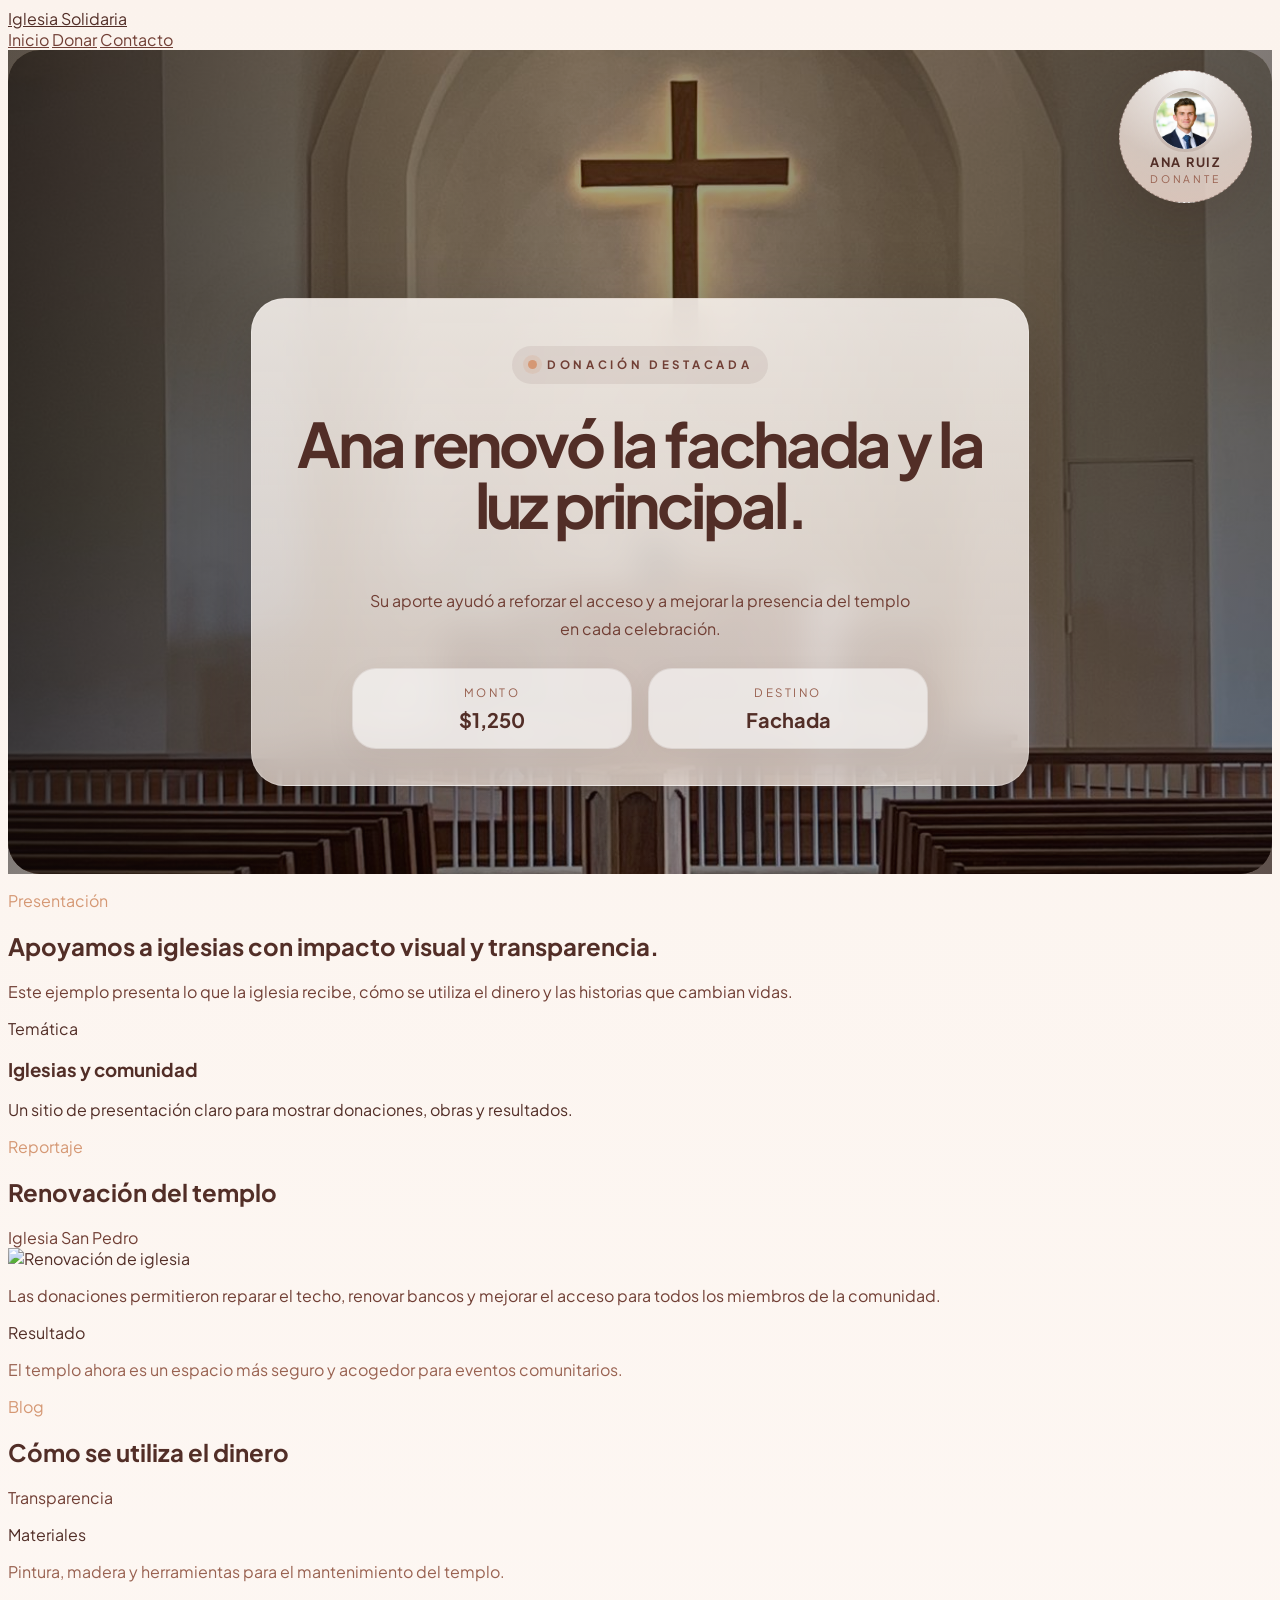
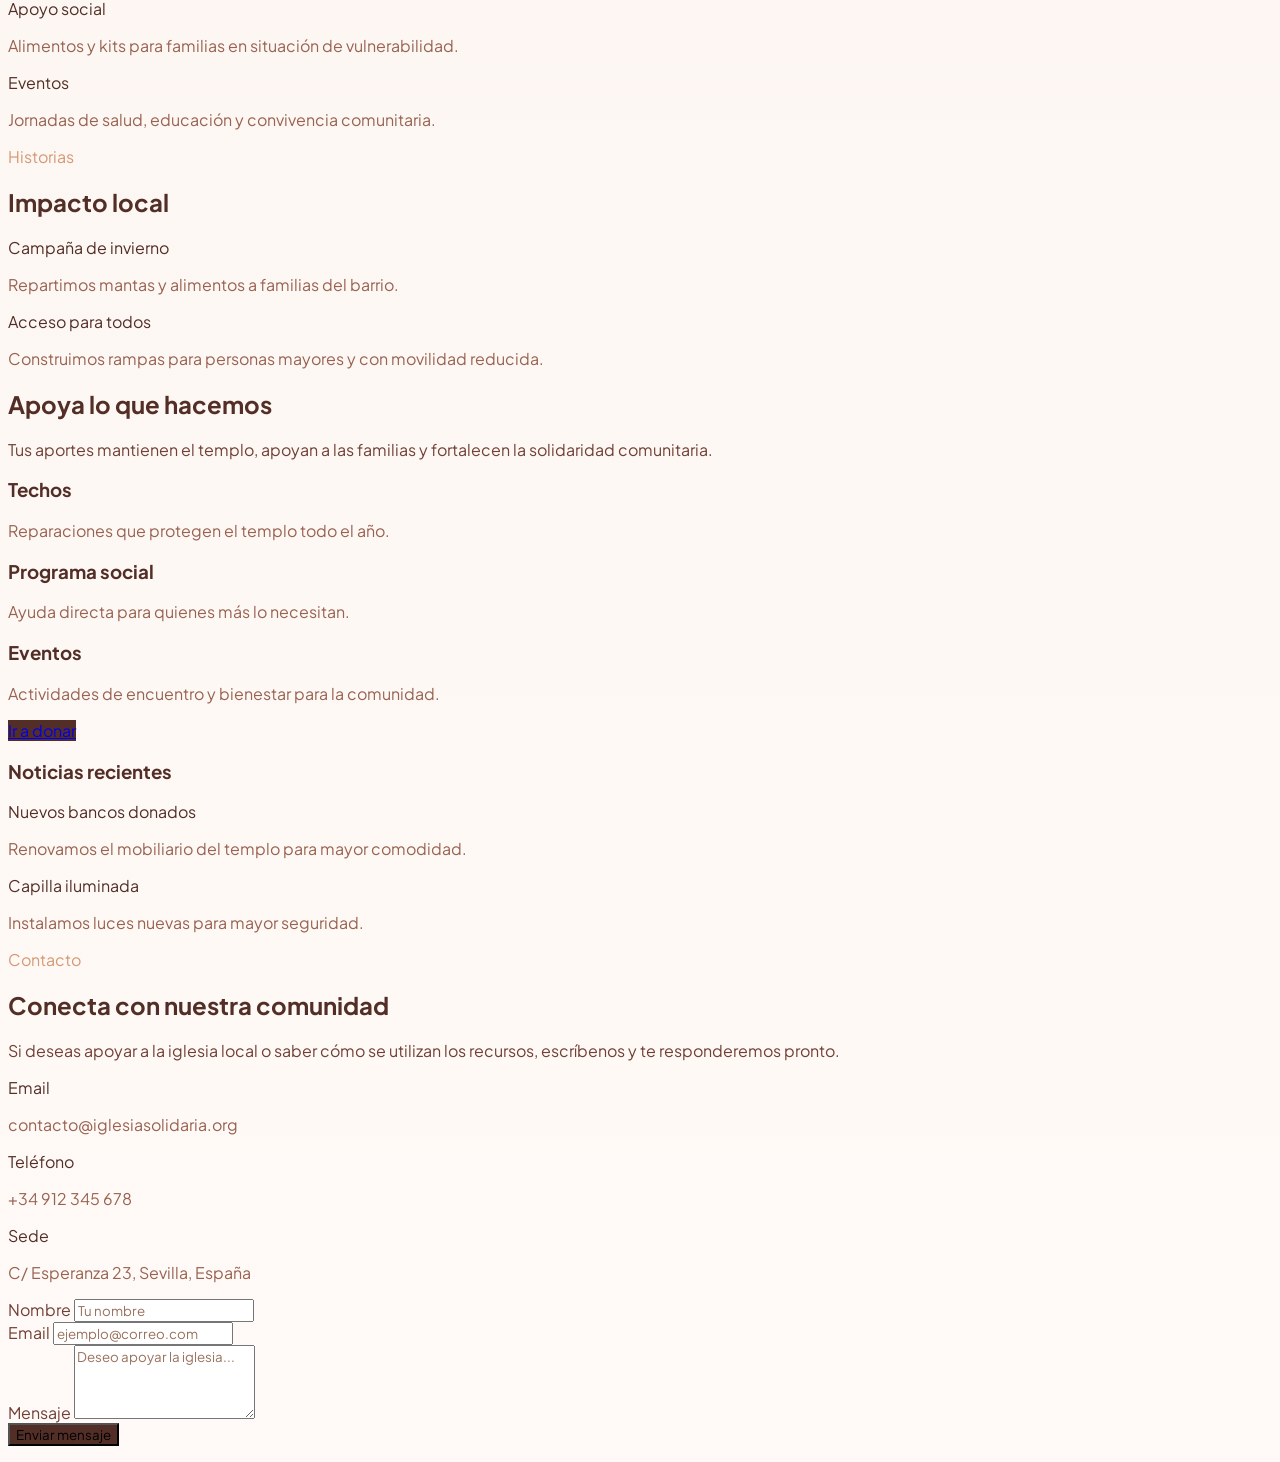
==== commit 6c9bd28c: "Cambios" ====
--- a/index.html
+++ b/index.html
@@ -24,83 +24,125 @@
   </header>
 
   <main>
-    <section id="heroCarousel" class="relative h-[calc(100vh-76px)] overflow-hidden">
-      <div class="absolute inset-0">
-        <div class="carouselSlide slide-visible relative h-full w-full bg-cover bg-center" style="background-image: url('imgs/2CepilloElectronicoAlmudena-ArchiMadrid-22112018.webp');">
-          <div class="absolute inset-0"></div>
-          <div class="absolute inset-x-0 bottom-16 mx-auto flex max-w-5xl flex-col items-center gap-4 px-6 text-center text-white carouselCaption">
-            <div class="carouselMeta">
-              <span class="text-xs uppercase tracking-[0.32em] text-white/85">Restauración del templo</span>
-            </div>
-            <h1 class="text-4xl font-semibold leading-tight sm:text-5xl">Donaciones para renovar el templo y la comunidad.</h1>
-            <p class="max-w-2xl text-base leading-7 text-white/80">Historias reales de apoyo, con imágenes locales y una presentación moderna.</p>
-          </div>
-          <div class="absolute right-6 top-6 flex items-center gap-4 rounded-full border border-white/20 bg-white/12 p-3 shadow-2xl backdrop-blur-xl">
-            <img src="imgs/Niña-Argentona-jugando-con-burbujs.jpeg" alt="Voluntaria" class="h-14 w-14 rounded-full border border-white object-cover" />
-            <div class="text-left">
-              <p class="text-sm font-semibold text-white">María, voluntaria</p>
-              <p class="text-xs text-white/70">Coordina la campaña social</p>
-            </div>
-          </div>
-        </div>
-        <div class="carouselSlide slide-hidden relative h-full w-full bg-cover bg-center" style="background-image: url('imgs/images.jfif');">
-          <div class="absolute inset-0"></div>
-          <div class="absolute inset-x-0 bottom-16 mx-auto flex max-w-5xl flex-col items-center gap-4 px-6 text-center text-white carouselCaption">
-            <div class="carouselMeta">
-              <span class="text-xs uppercase tracking-[0.32em] text-white/85">Evidencia visual</span>
-            </div>
-            <h1 class="text-4xl font-semibold leading-tight sm:text-5xl">Transparencia con imágenes locales.</h1>
-            <p class="max-w-2xl text-base leading-7 text-white/80">Todo el contenido es local y el diseño se siente moderno y confiable.</p>
-          </div>
-          <div class="absolute right-6 top-6 flex items-center gap-4 rounded-full border border-white/20 bg-white/12 p-3 shadow-2xl backdrop-blur-xl">
-            <img src="imgs/images (1).jfif" alt="Líder comunitario" class="h-14 w-14 rounded-full border border-white object-cover" />
-            <div class="text-left">
-              <p class="text-sm font-semibold text-white">Pedro, líder</p>
-              <p class="text-xs text-white/70">Comparte los avances</p>
-            </div>
-          </div>
-        </div>
-        <div class="carouselSlide slide-hidden relative h-full w-full bg-cover bg-center" style="background-image: url('imgs/images (1).jfif');">
-          <div class="absolute inset-0"></div>
-          <div class="absolute inset-x-0 bottom-16 mx-auto flex max-w-5xl flex-col items-center gap-4 px-6 text-center text-white carouselCaption">
-            <div class="carouselMeta">
-              <span class="text-xs uppercase tracking-[0.32em] text-white/85">Impacto comunitario</span>
-            </div>
-            <h1 class="text-4xl font-semibold leading-tight sm:text-5xl">Apoyo directo a familias de fe.</h1>
-            <p class="max-w-2xl text-base leading-7 text-white/80">Documentamos cada acción con imágenes locales y un enfoque responsable.</p>
-          </div>
-          <div class="absolute right-6 top-6 flex items-center gap-4 rounded-full border border-white/20 bg-white/12 p-3 shadow-2xl backdrop-blur-xl">
-            <img src="imgs/2CepilloElectronicoAlmudena-ArchiMadrid-22112018.webp" alt="Donante" class="h-14 w-14 rounded-full border border-white object-cover" />
-            <div class="text-left">
-              <p class="text-sm font-semibold text-white">Sofía, donante</p>
-              <p class="text-xs text-white/70">Apoya la obra social</p>
-            </div>
-          </div>
-        </div>
-        <div class="carouselSlide slide-hidden relative h-full w-full bg-cover bg-center" style="background-image: url('imgs/Niña-Argentona-jugando-con-burbujs.jpeg');">
-          <div class="absolute inset-0"></div>
-          <div class="absolute inset-x-0 bottom-16 mx-auto flex max-w-5xl flex-col items-center gap-4 px-6 text-center text-white carouselCaption">
-            <div class="carouselMeta">
-              <span class="text-xs uppercase tracking-[0.32em] text-white/85">Visión comunitaria</span>
-            </div>
-            <h1 class="text-4xl font-semibold leading-tight sm:text-5xl">Un proyecto colectivo de fe.</h1>
-            <p class="max-w-2xl text-base leading-7 text-white/80">Tus donaciones impulsan obras visibles, reales y cercanas.</p>
-          </div>
-          <div class="absolute right-6 top-6 flex items-center gap-4 rounded-full border border-white/20 bg-white/12 p-3 shadow-2xl backdrop-blur-xl">
-            <img src="imgs/images.jfif" alt="Voluntario" class="h-14 w-14 rounded-full border border-white object-cover" />
-            <div class="text-left">
-              <p class="text-sm font-semibold text-white">Andrés, voluntario</p>
-              <p class="text-xs text-white/70">Comparte historias de la iglesia</p>
+    <section id="heroCarousel" class="relative isolate w-full overflow-hidden bg-[#120d0b] px-4 py-4 sm:px-6 lg:px-8">
+      <div class="carouselAmbient"></div>
+      <div class="relative mx-auto h-full w-full max-w-7xl">
+        <div class="carouselSlide slide-visible">
+          <img src="imgs/iglecia1.jpg" alt="Iglesia restaurada" class="carouselBg" />
+          <div class="carouselOverlay"></div>
+          <div class="carouselSeal">
+            <img src="imgs/persona1.jpg" alt="Ana, donante" class="carouselSealImage" />
+            <span class="carouselSealLabel">Ana Ruiz</span>
+            <span class="carouselSealSmall">Donante</span>
+          </div>
+          <div class="carouselContentWrap">
+            <div class="carouselCard">
+              <p class="carouselEyebrow">Donación destacada</p>
+              <h1 class="carouselTitle">Ana renovó la fachada y la luz principal.</h1>
+              <p class="carouselText">Su aporte ayudó a reforzar el acceso y a mejorar la presencia del templo en cada celebración.</p>
+              <div class="carouselStats">
+                <div class="carouselStat">
+                  <span>Monto</span>
+                  <strong>$1,250</strong>
+                </div>
+                <div class="carouselStat">
+                  <span>Destino</span>
+                  <strong>Fachada</strong>
+                </div>
+              </div>
+            </div>
+          </div>
+        </div>
+
+        <div class="carouselSlide slide-hidden">
+          <img src="imgs/iglecia2.jpg" alt="Templo y comunidad" class="carouselBg" />
+          <div class="carouselOverlay"></div>
+          <div class="carouselSeal">
+            <img src="imgs/persona2.jpg" alt="Carlos, donante" class="carouselSealImage" />
+            <span class="carouselSealLabel">Carlos Pérez</span>
+            <span class="carouselSealSmall">Donante</span>
+          </div>
+          <div class="carouselContentWrap">
+            <div class="carouselCard">
+              <p class="carouselEyebrow">Aporte comunitario</p>
+              <h1 class="carouselTitle">Carlos recuperó el altar y el espacio de oración.</h1>
+              <p class="carouselText">La imagen del templo queda al fondo mientras el panel transmite el impacto real de su ayuda.</p>
+              <div class="carouselStats">
+                <div class="carouselStat">
+                  <span>Monto</span>
+                  <strong>$980</strong>
+                </div>
+                <div class="carouselStat">
+                  <span>Destino</span>
+                  <strong>Altar</strong>
+                </div>
+              </div>
+            </div>
+          </div>
+        </div>
+
+        <div class="carouselSlide slide-hidden">
+          <img src="imgs/iglecia3.jpg" alt="Interior de iglesia" class="carouselBg" />
+          <div class="carouselOverlay"></div>
+          <div class="carouselSeal">
+            <img src="imgs/persona3.jpg" alt="Lucía, donante" class="carouselSealImage" />
+            <span class="carouselSealLabel">Lucía Gómez</span>
+            <span class="carouselSealSmall">Donante</span>
+          </div>
+          <div class="carouselContentWrap">
+            <div class="carouselCard">
+              <p class="carouselEyebrow">Donación visible</p>
+              <h1 class="carouselTitle">Lucía modernizó los accesos del templo.</h1>
+              <p class="carouselText">El recuadro de contenido entra sobre la imagen con contraste limpio y un acabado vanguardista.</p>
+              <div class="carouselStats">
+                <div class="carouselStat">
+                  <span>Monto</span>
+                  <strong>$1,600</strong>
+                </div>
+                <div class="carouselStat">
+                  <span>Destino</span>
+                  <strong>Accesos</strong>
+                </div>
+              </div>
+            </div>
+          </div>
+        </div>
+
+        <div class="carouselSlide slide-hidden">
+          <img src="imgs/Iglecia5.webp" alt="Iglesia iluminada" class="carouselBg" />
+          <div class="carouselOverlay"></div>
+          <div class="carouselSeal">
+            <img src="imgs/persona4.jpg" alt="Miguel, donante" class="carouselSealImage" />
+            <span class="carouselSealLabel">Miguel Torres</span>
+            <span class="carouselSealSmall">Donante</span>
+          </div>
+          <div class="carouselContentWrap">
+            <div class="carouselCard">
+              <p class="carouselEyebrow">Impacto local</p>
+              <h1 class="carouselTitle">Miguel impulsó la luz cálida del interior.</h1>
+              <p class="carouselText">La fotografía del templo queda como fondo y el bloque de texto emerge con una lectura clara.</p>
+              <div class="carouselStats">
+                <div class="carouselStat">
+                  <span>Monto</span>
+                  <strong>$2,100</strong>
+                </div>
+                <div class="carouselStat">
+                  <span>Destino</span>
+                  <strong>Interior</strong>
+                </div>
+              </div>
             </div>
           </div>
         </div>
       </div>
 
-      <div class="carouselControls absolute inset-x-0 bottom-8 px-6">
-        <button type="button" class="carouselDot active" data-index="0"></button>
-        <button type="button" class="carouselDot" data-index="1"></button>
-        <button type="button" class="carouselDot" data-index="2"></button>
-        <button type="button" class="carouselDot" data-index="3"></button>
+      <div class="carouselControls absolute inset-x-0 bottom-6 z-20 flex justify-center px-6">
+        <div class="flex items-center gap-3 rounded-full border border-white/15 bg-white/10 px-4 py-3 shadow-2xl backdrop-blur-xl">
+          <button type="button" class="carouselDot active" data-index="0" aria-label="Ver donación de Ana"></button>
+          <button type="button" class="carouselDot" data-index="1" aria-label="Ver donación de Carlos"></button>
+          <button type="button" class="carouselDot" data-index="2" aria-label="Ver donación de Lucía"></button>
+          <button type="button" class="carouselDot" data-index="3" aria-label="Ver donación de Miguel"></button>
+        </div>
       </div>
     </section>
 
--- a/css/style.css
+++ b/css/style.css
@@ -19,6 +19,21 @@
   background: linear-gradient(180deg, #fbf3ed 0%, #fffaf7 100%);
 }
 
+#heroCarousel {
+  position: relative;
+  height: clamp(32rem, calc(100vh - 76px), 54rem);
+}
+
+#heroCarousel::after {
+  content: '';
+  position: absolute;
+  inset: 0;
+  background:
+    radial-gradient(circle at top left, rgba(244, 209, 154, 0.12), transparent 34%),
+    radial-gradient(circle at bottom right, rgba(153, 98, 81, 0.16), transparent 38%);
+  pointer-events: none;
+}
+
 .text-color1 { color: var(--color1); }
 .text-color2 { color: var(--color2); }
 .text-color3 { color: var(--color3); }
@@ -71,27 +86,201 @@
   color: var(--color1);
 }
 
+.carouselAmbient {
+  position: absolute;
+  inset: 0;
+  background:
+    linear-gradient(120deg, rgba(18, 13, 11, 0.78) 0%, rgba(18, 13, 11, 0.34) 46%, rgba(18, 13, 11, 0.72) 100%),
+    radial-gradient(circle at 20% 20%, rgba(244, 209, 154, 0.18), transparent 28%),
+    radial-gradient(circle at 80% 30%, rgba(213, 152, 116, 0.14), transparent 24%);
+  pointer-events: none;
+}
+
 .carouselSlide {
   position: absolute;
   inset: 0;
   opacity: 0;
-  transform: scale(1.03);
-  transition: opacity 0.9s ease, transform 0.9s ease, filter 0.9s ease;
-  filter: brightness(0.82);
+  transform: scale(1.02);
+  transition: opacity 0.8s ease, transform 0.8s ease;
+  overflow: hidden;
+  border-radius: 2rem;
 }
 
 .carouselSlide::before {
   content: '';
   position: absolute;
   inset: 0;
-  background: linear-gradient(180deg, rgba(10, 8, 7, 0.55) 0%, rgba(10, 8, 7, 0.2) 35%, rgba(10, 8, 7, 0.35) 100%);
+  background: linear-gradient(180deg, rgba(10, 8, 7, 0.08) 0%, rgba(10, 8, 7, 0.12) 40%, rgba(10, 8, 7, 0.28) 100%);
+}
+
+.carouselBg {
+  position: absolute;
+  inset: 0;
+  width: 100%;
+  height: 100%;
+  object-fit: cover;
+  object-position: center;
+  filter: saturate(0.96) contrast(1.02);
+}
+
+.carouselOverlay {
+  position: absolute;
+  inset: 0;
+  z-index: 1;
+  background:
+    linear-gradient(90deg, rgba(12, 9, 8, 0.74) 0%, rgba(12, 9, 8, 0.36) 45%, rgba(12, 9, 8, 0.58) 100%),
+    radial-gradient(circle at center, rgba(255, 255, 255, 0.05) 0%, rgba(255, 255, 255, 0) 56%);
+}
+
+.carouselContentWrap {
+  position: relative;
+  z-index: 2;
+  display: flex;
+  height: 100%;
+  align-items: center;
+  justify-content: center;
+  padding: 5rem 1.25rem 4.5rem;
+}
+
+.carouselCard {
+  width: min(100%, 44rem);
+  border: 1px solid rgba(255, 255, 255, 0.22);
+  border-radius: 2.1rem;
+  background: linear-gradient(180deg, rgba(255, 250, 246, 0.84) 0%, rgba(249, 238, 230, 0.72) 100%);
+  backdrop-filter: blur(18px);
+  box-shadow: 0 24px 80px rgba(14, 9, 8, 0.24);
+  padding: clamp(1.4rem, 2.8vw, 2.4rem);
+  text-align: center;
+  color: var(--color1);
+}
+
+.carouselCopy {
+  position: relative;
+  z-index: 1;
+  max-width: 36rem;
+}
+
+.carouselEyebrow {
+  display: inline-flex;
+  align-items: center;
+  gap: 0.65rem;
+  border-radius: 999px;
+  background: rgba(82, 46, 39, 0.08);
+  padding: 0.7rem 1rem;
+  font-size: 0.72rem;
+  font-weight: 700;
+  letter-spacing: 0.32em;
+  text-transform: uppercase;
+  color: var(--color2);
+}
+
+.carouselEyebrow::before {
+  content: '';
+  height: 0.55rem;
+  width: 0.55rem;
+  border-radius: 999px;
+  background: var(--color4);
+  box-shadow: 0 0 0 5px rgba(213, 152, 116, 0.18);
+}
+
+.carouselTitle {
+  margin-top: 1.1rem;
+  font-size: clamp(2rem, 4.8vw, 4rem);
+  line-height: 1;
+  letter-spacing: -0.05em;
+  color: var(--color1);
+}
+
+.carouselText {
+  margin-top: 1rem;
+  margin-inline: auto;
+  max-width: 34rem;
+  font-size: 1rem;
+  line-height: 1.8;
+  color: var(--color2);
+}
+
+.carouselSeal {
+  position: absolute;
+  top: 1.25rem;
+  right: 1.25rem;
+  z-index: 2;
+  display: flex;
+  height: 8.2rem;
+  width: 8.2rem;
+  flex-direction: column;
+  align-items: center;
+  justify-content: center;
+  gap: 0.2rem;
+  border-radius: 999px;
+  border: 1px dashed rgba(82, 46, 39, 0.35);
+  background: radial-gradient(circle at top, rgba(255, 255, 255, 0.94) 0%, rgba(248, 233, 225, 0.78) 62%, rgba(233, 209, 198, 0.9) 100%);
+  box-shadow: 0 16px 48px rgba(53, 28, 22, 0.18);
+  text-align: center;
+  color: var(--color1);
+}
+
+.carouselSealImage {
+  height: 3.65rem;
+  width: 3.65rem;
+  border-radius: 999px;
+  border: 3px solid rgba(82, 46, 39, 0.12);
+  object-fit: cover;
+}
+
+.carouselSealLabel {
+  max-width: 6.6rem;
+  font-size: 0.8rem;
+  font-weight: 700;
+  line-height: 1.05;
+  text-transform: uppercase;
+  letter-spacing: 0.14em;
+}
+
+.carouselSealSmall {
+  font-size: 0.65rem;
+  text-transform: uppercase;
+  letter-spacing: 0.28em;
+  color: var(--color3);
+}
+
+.carouselStats {
+  display: grid;
+  grid-template-columns: repeat(2, minmax(0, 1fr));
+  gap: 1rem;
+  margin-top: 1.5rem;
+  max-width: 36rem;
+  margin-left: auto;
+  margin-right: auto;
+}
+
+.carouselStat {
+  border-radius: 1.5rem;
+  border: 1px solid rgba(82, 46, 39, 0.09);
+  background: rgba(255, 255, 255, 0.6);
+  padding: 1rem 1.1rem;
+  box-shadow: 0 10px 30px rgba(84, 49, 40, 0.06);
+}
+
+.carouselStat span {
+  display: block;
+  font-size: 0.72rem;
+  text-transform: uppercase;
+  letter-spacing: 0.22em;
+  color: var(--color3);
+}
+
+.carouselStat strong {
+  display: block;
+  margin-top: 0.45rem;
+  font-size: 1.25rem;
+  color: var(--color1);
 }
 
 .slide-visible {
   opacity: 1;
   transform: scale(1);
   z-index: 1;
-  filter: brightness(1);
 }
 
 .slide-hidden {
@@ -100,29 +289,13 @@
   z-index: 0;
 }
 
-.carouselCaption {
-  backdrop-filter: blur(18px);
-  background: rgba(255, 255, 255, 0.12);
-  border: 1px solid rgba(255, 255, 255, 0.16);
-  box-shadow: 0 24px 80px rgba(0, 0, 0, 0.14);
-}
-
-.carouselMeta {
-  display: inline-flex;
-  align-items: center;
-  gap: 0.85rem;
-  padding: 0.85rem 1rem;
-  border-radius: 999px;
-  background: rgba(255, 255, 255, 0.16);
-  border: 1px solid rgba(255, 255, 255, 0.18);
-}
-
 .carouselDot {
-  height: 0.75rem;
-  width: 0.75rem;
-  border-radius: 999px;
-  border: 1px solid rgba(255, 255, 255, 0.55);
-  background: rgba(255, 255, 255, 0.35);
+  height: 0.85rem;
+  width: 0.85rem;
+  border-radius: 999px;
+  border: 1px solid rgba(255, 255, 255, 0.5);
+  background: rgba(255, 255, 255, 0.3);
+  transition: transform 0.25s ease, background-color 0.25s ease, border-color 0.25s ease;
 }
 
 .carouselDot.active {
@@ -137,6 +310,51 @@
   z-index: 10;
 }
 
+@media (max-width: 1024px) {
+  #heroCarousel {
+    height: 44rem;
+  }
+
+  .carouselSeal {
+    top: 1rem;
+    right: 1rem;
+    height: 6.9rem;
+    width: 6.9rem;
+  }
+
+  .carouselContentWrap {
+    padding: 4.5rem 1rem 4rem;
+  }
+}
+
+@media (max-width: 640px) {
+  #heroCarousel {
+    height: 38rem;
+  }
+
+  .carouselSeal {
+    height: 6rem;
+    width: 6rem;
+  }
+
+  .carouselTitle {
+    font-size: clamp(1.8rem, 8vw, 2.5rem);
+  }
+
+  .carouselText {
+    font-size: 0.92rem;
+    line-height: 1.7;
+  }
+
+  .carouselStats {
+    grid-template-columns: 1fr;
+  }
+
+  .carouselContentWrap {
+    padding: 3.8rem 0.75rem 3.5rem;
+  }
+}
+
 #donationPanel,
 #adminPanel,
 #superAdminPanel {
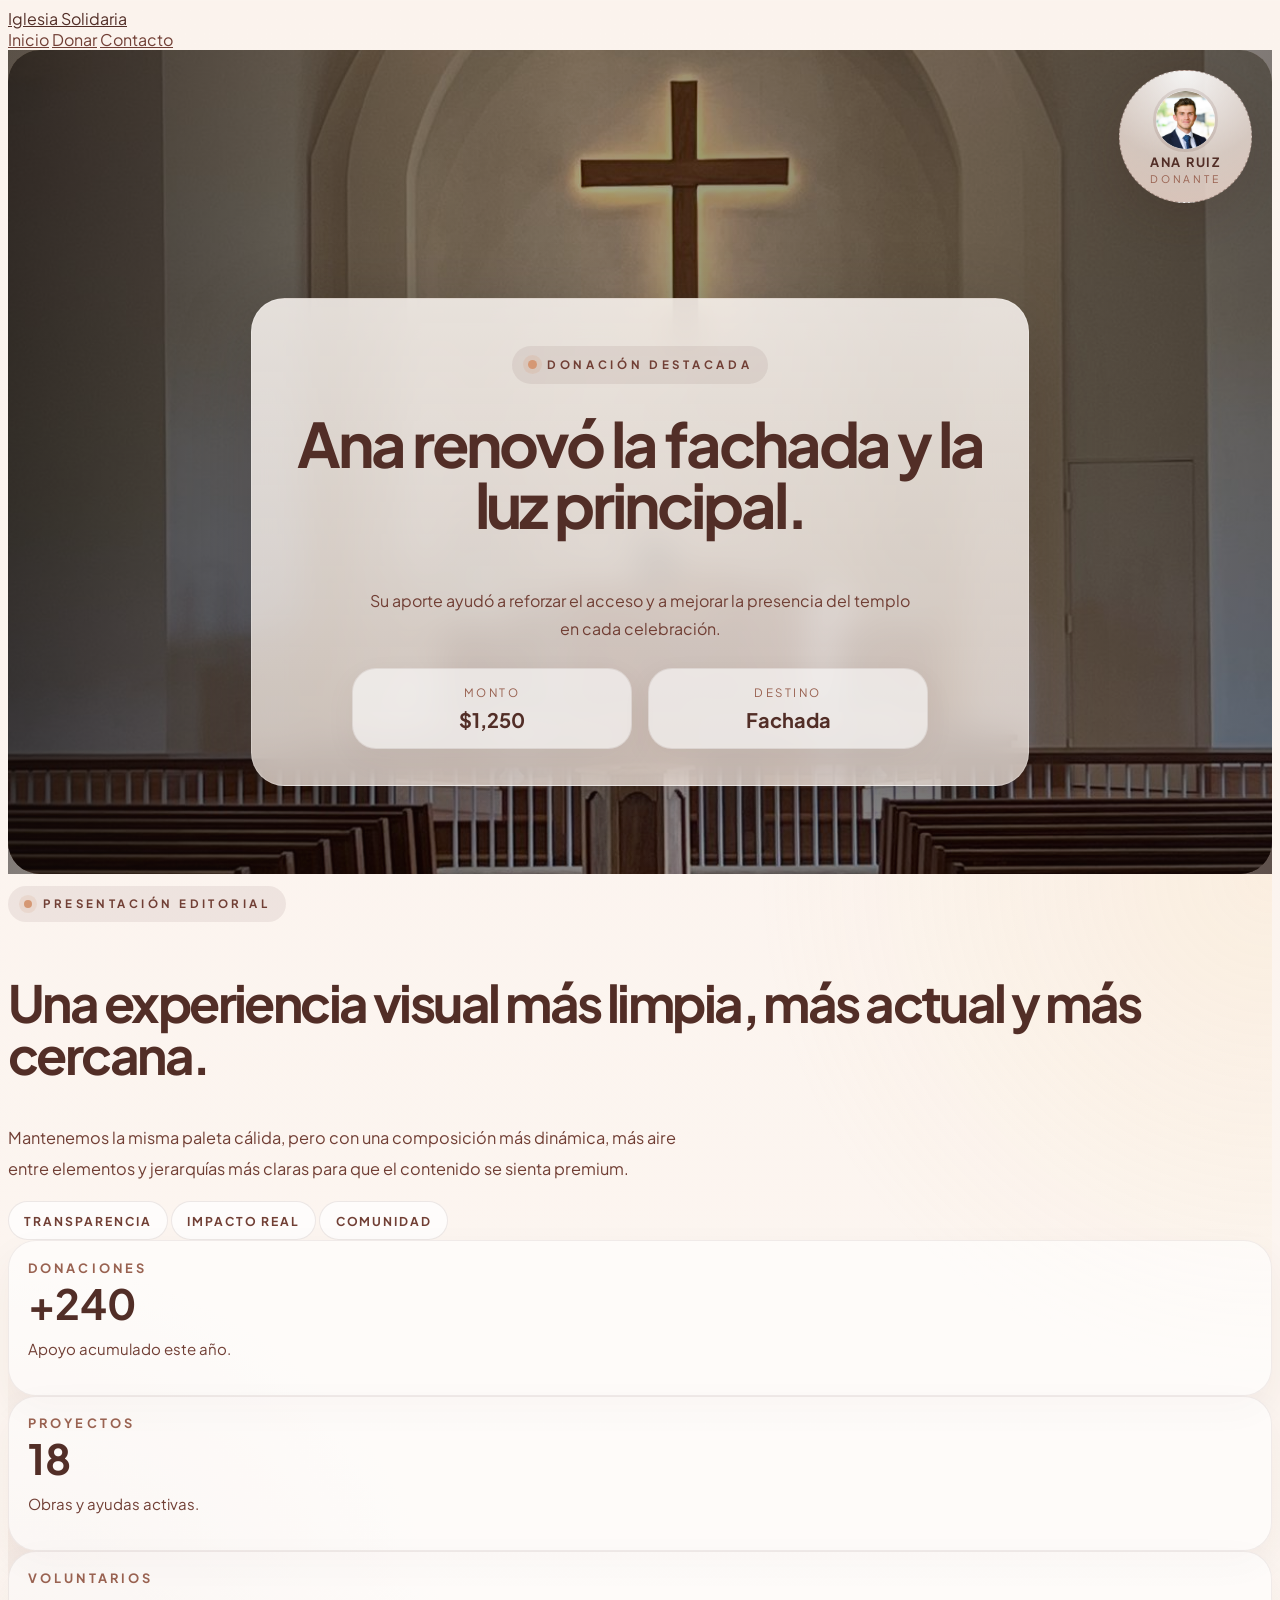
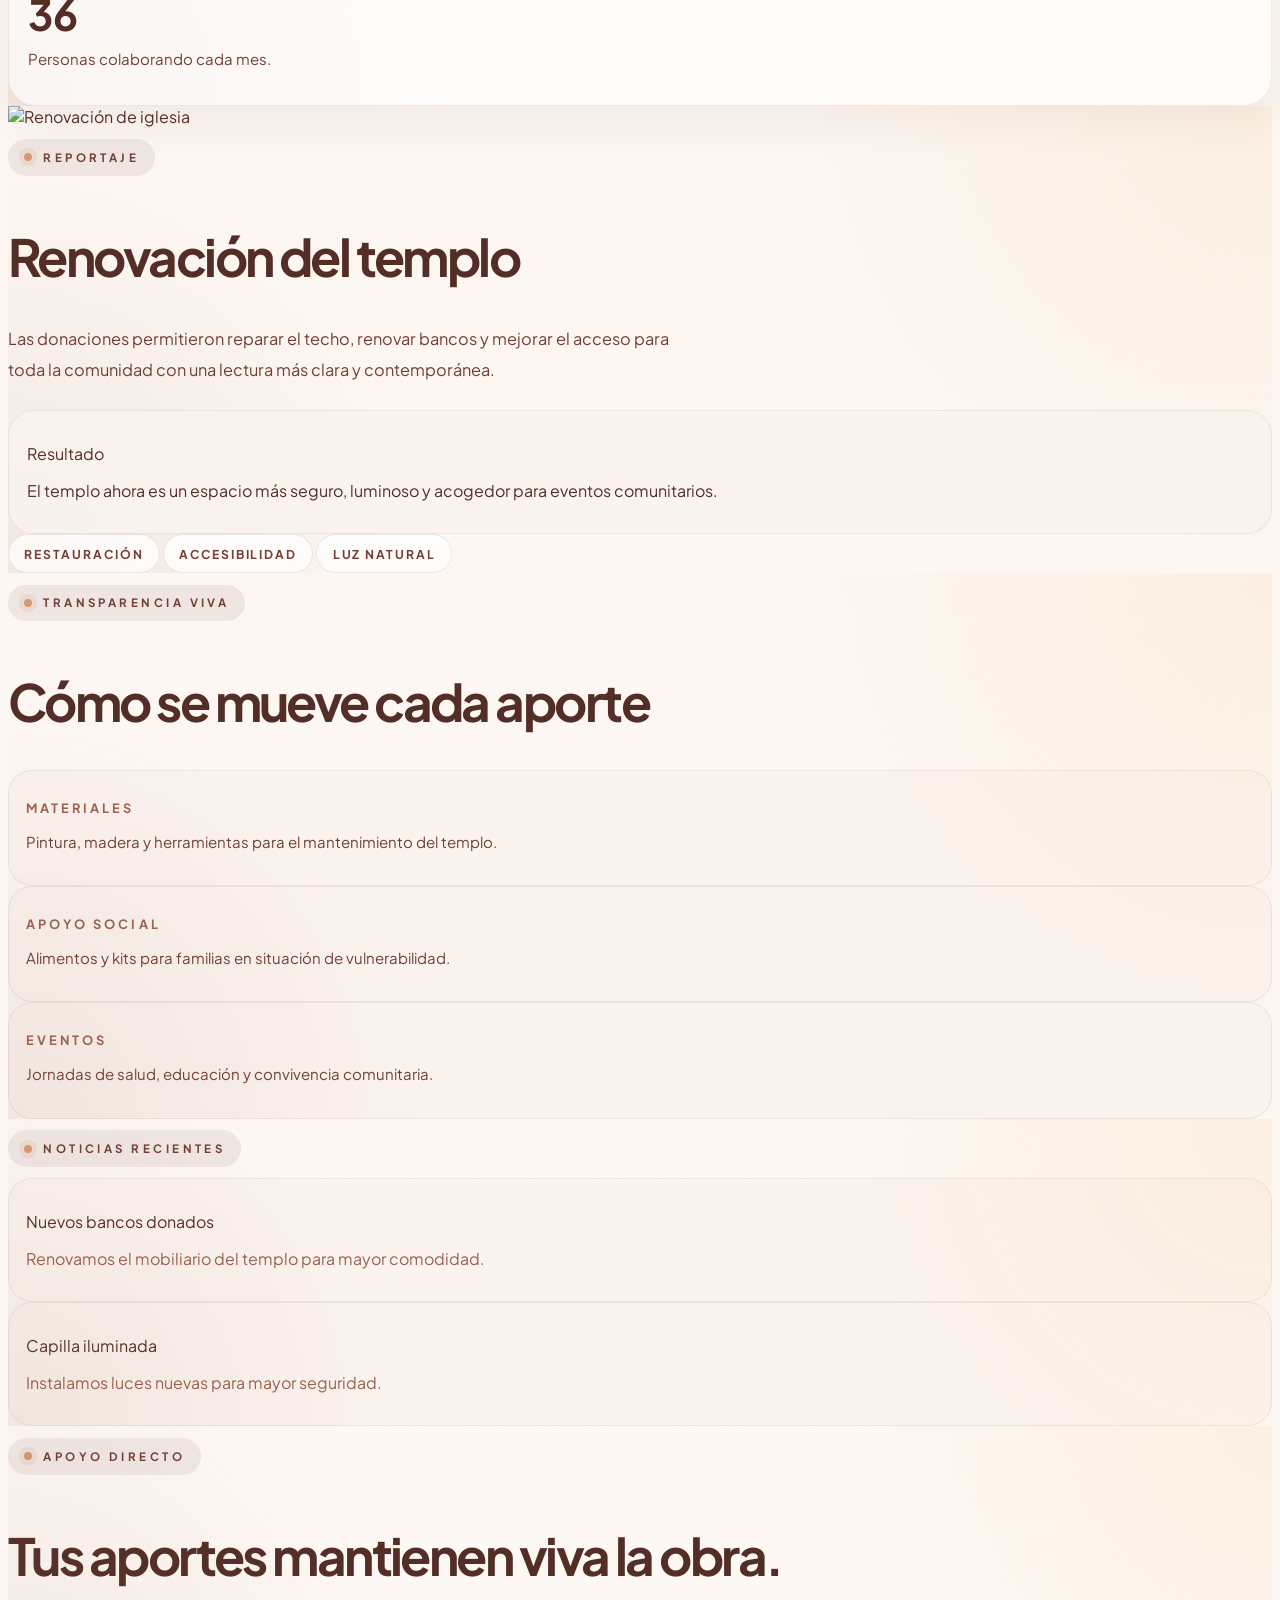
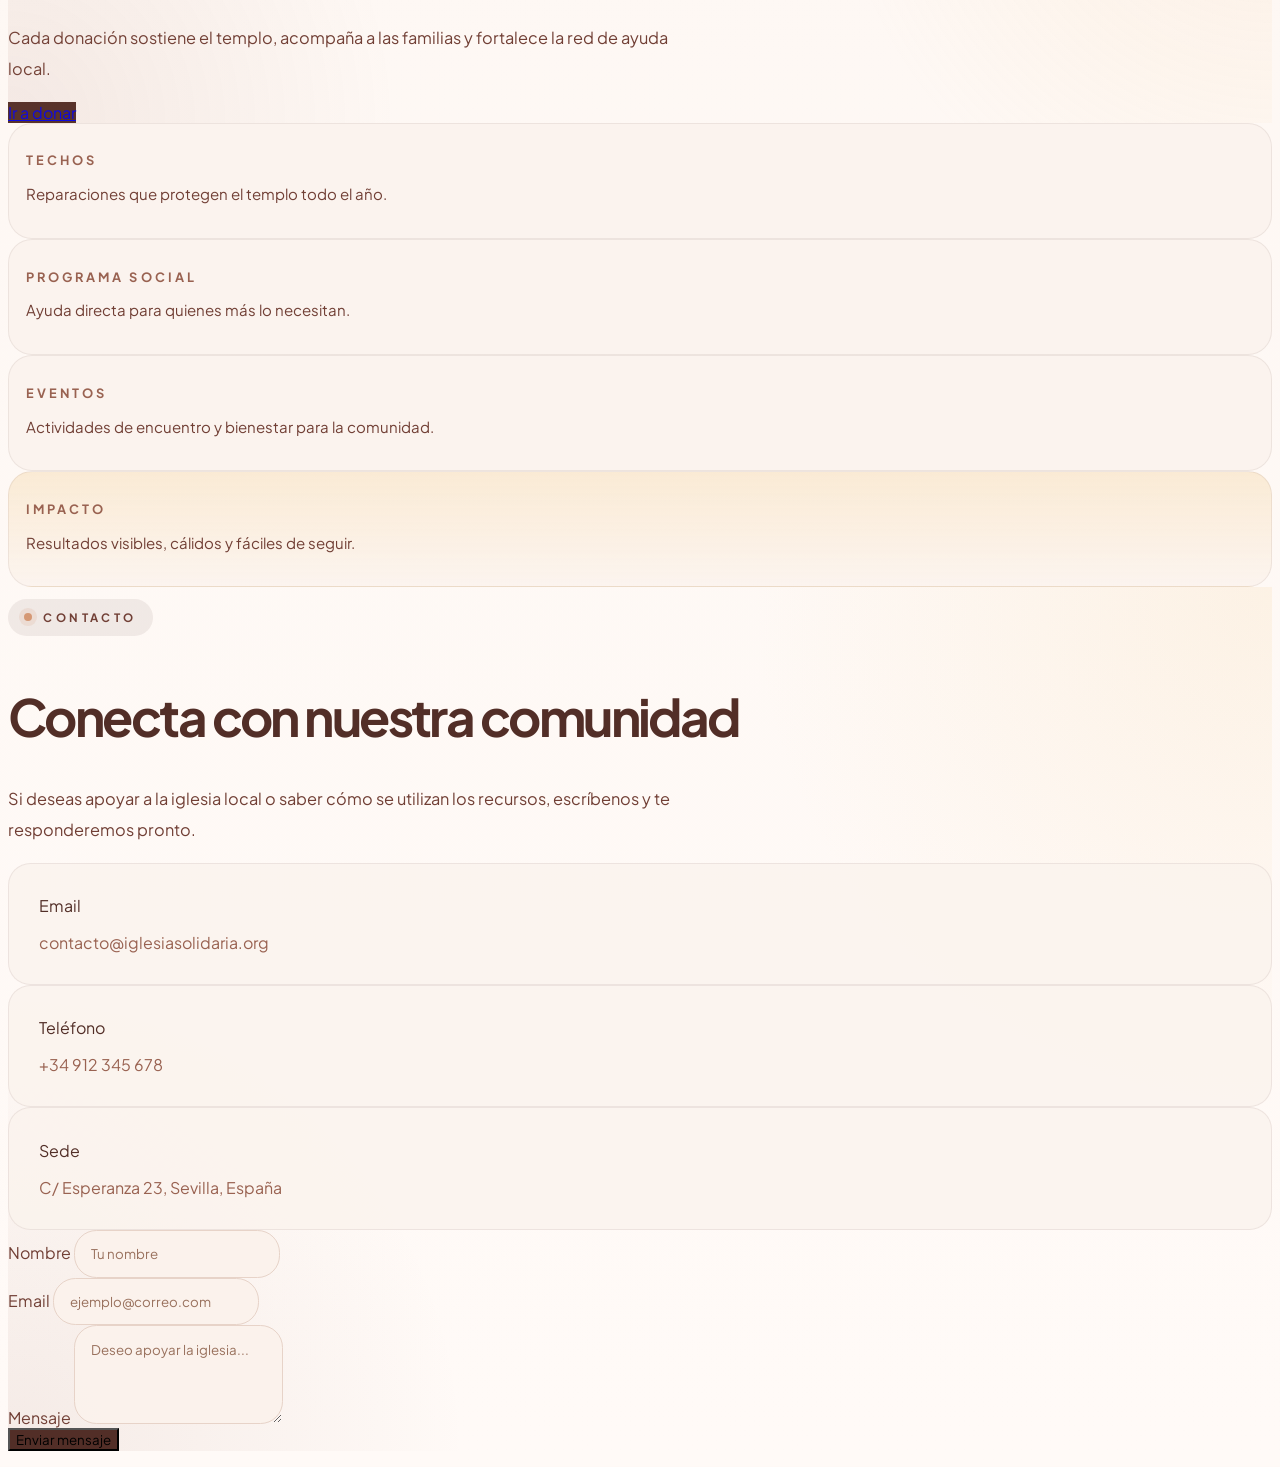
==== commit 760e49d8: "Sumamos y cambiamos archivos" ====
--- a/index.html
+++ b/index.html
@@ -146,117 +146,90 @@
       </div>
     </section>
 
-    <div class="mx-auto max-w-6xl px-4 py-10">
-      <section class="mb-10 rounded-3xl border border-[var(--border-soft)] bg-white/90 p-6 shadow-sm backdrop-blur-sm">
-        <div class="grid gap-6 lg:grid-cols-[1.3fr_0.7fr]">
-          <div class="space-y-5">
-            <p class="text-sm uppercase tracking-[0.32em] text-color4">Presentación</p>
-            <h2 class="text-3xl font-semibold text-color1">Apoyamos a iglesias con impacto visual y transparencia.</h2>
-            <p class="max-w-3xl text-base leading-7 text-color2">Este ejemplo presenta lo que la iglesia recibe, cómo se utiliza el dinero y las historias que cambian vidas.</p>
-          </div>
-          <div class="rounded-3xl bg-[var(--color5)] p-6 text-[var(--color2)] shadow-sm">
-            <p class="text-sm uppercase tracking-[0.32em]">Temática</p>
-            <h3 class="mt-3 text-2xl font-semibold">Iglesias y comunidad</h3>
-            <p class="mt-3 text-sm leading-6">Un sitio de presentación claro para mostrar donaciones, obras y resultados.</p>
+    <div class="mx-auto max-w-7xl px-4 py-10 sm:px-6 lg:px-8">
+      <section class="heroIntroPanel mb-10 overflow-hidden rounded-[2rem] border border-[var(--border-soft)] bg-white/80 shadow-[0_24px_80px_rgba(82,46,39,0.08)] backdrop-blur-md">
+        <div class="grid gap-0 lg:grid-cols-[1.1fr_0.9fr]">
+          <div class="heroIntroCopy space-y-6 p-7 sm:p-10">
+            <p class="sectionEyebrow">Presentación editorial</p>
+            <h2 class="sectionTitle">Una experiencia visual más limpia, más actual y más cercana.</h2>
+            <p class="sectionLead">Mantenemos la misma paleta cálida, pero con una composición más dinámica, más aire entre elementos y jerarquías más claras para que el contenido se sienta premium.</p>
+            <div class="flex flex-wrap gap-3">
+              <span class="pillTag">Transparencia</span>
+              <span class="pillTag">Impacto real</span>
+              <span class="pillTag">Comunidad</span>
+            </div>
+          </div>
+          <div class="heroIntroStats border-t border-[var(--border-soft)] bg-[linear-gradient(180deg,rgba(244,209,154,0.24),rgba(251,243,237,0.92))] p-7 sm:p-10 lg:border-l lg:border-t-0">
+            <div class="grid gap-4 sm:grid-cols-3 lg:grid-cols-1 xl:grid-cols-3">
+              <div class="metricCard">
+                <span>Donaciones</span>
+                <strong>+240</strong>
+                <p>Apoyo acumulado este año.</p>
+              </div>
+              <div class="metricCard">
+                <span>Proyectos</span>
+                <strong>18</strong>
+                <p>Obras y ayudas activas.</p>
+              </div>
+              <div class="metricCard">
+                <span>Voluntarios</span>
+                <strong>36</strong>
+                <p>Personas colaborando cada mes.</p>
+              </div>
+            </div>
           </div>
         </div>
       </section>
 
-      <section class="grid gap-6 lg:grid-cols-[1.3fr_0.7fr]">
-        <div class="space-y-6">
-          <article class="rounded-3xl bg-white p-6 shadow-sm border border-[var(--border-soft)]">
-            <div class="mb-5 flex items-center justify-between gap-4">
-              <div>
-                <p class="text-xs uppercase tracking-[0.32em] text-color4">Reportaje</p>
-                <h2 class="mt-2 text-2xl font-semibold text-color1">Renovación del templo</h2>
-              </div>
-              <span class="rounded-2xl bg-[var(--color5)] px-3 py-2 text-sm text-color2">Iglesia San Pedro</span>
-            </div>
-            <div class="grid gap-4 md:grid-cols-2">
-              <img src="https://images.unsplash.com/photo-1524504388940-b1c1722653e1?auto=format&fit=crop&w=700&q=80" alt="Renovación de iglesia" class="h-56 w-full rounded-3xl object-cover" />
-              <div class="space-y-4">
-                <p class="text-color2">Las donaciones permitieron reparar el techo, renovar bancos y mejorar el acceso para todos los miembros de la comunidad.</p>
-                <div class="rounded-3xl bg-[var(--bg-soft)] p-4 text-color3">
-                  <p class="font-semibold text-color1">Resultado</p>
-                  <p class="mt-2 text-sm">El templo ahora es un espacio más seguro y acogedor para eventos comunitarios.</p>
-                </div>
-              </div>
-            </div>
-          </article>
-
-          <article class="rounded-3xl bg-white p-6 shadow-sm border border-[var(--border-soft)]">
-            <div class="mb-5 flex items-center justify-between gap-4">
-              <div>
-                <p class="text-xs uppercase tracking-[0.32em] text-color4">Blog</p>
-                <h2 class="mt-2 text-2xl font-semibold text-color1">Cómo se utiliza el dinero</h2>
-              </div>
-              <span class="rounded-2xl bg-[var(--color5)] px-3 py-2 text-sm text-color2">Transparencia</span>
-            </div>
-            <div class="space-y-4">
-              <div class="rounded-3xl bg-[var(--bg-soft)] p-4 text-color3">
-                <p class="font-semibold text-color1">Materiales</p>
-                <p class="mt-2 text-sm">Pintura, madera y herramientas para el mantenimiento del templo.</p>
-              </div>
-              <div class="rounded-3xl bg-[var(--bg-soft)] p-4 text-color3">
-                <p class="font-semibold text-color1">Apoyo social</p>
-                <p class="mt-2 text-sm">Alimentos y kits para familias en situación de vulnerabilidad.</p>
-              </div>
-              <div class="rounded-3xl bg-[var(--bg-soft)] p-4 text-color3">
-                <p class="font-semibold text-color1">Eventos</p>
-                <p class="mt-2 text-sm">Jornadas de salud, educación y convivencia comunitaria.</p>
-              </div>
-            </div>
-          </article>
-
-          <article class="rounded-3xl bg-white p-6 shadow-sm border border-[var(--border-soft)]">
-            <div class="mb-5 flex items-center justify-between gap-4">
-              <div>
-                <p class="text-xs uppercase tracking-[0.32em] text-color4">Historias</p>
-                <h2 class="mt-2 text-2xl font-semibold text-color1">Impacto local</h2>
-              </div>
-            </div>
-            <div class="grid gap-4">
-              <div class="rounded-3xl bg-[var(--bg-soft)] p-4 text-color3">
-                <p class="font-semibold text-color1">Campaña de invierno</p>
-                <p class="mt-2 text-sm">Repartimos mantas y alimentos a familias del barrio.</p>
-              </div>
-              <div class="rounded-3xl bg-[var(--bg-soft)] p-4 text-color3">
-                <p class="font-semibold text-color1">Acceso para todos</p>
-                <p class="mt-2 text-sm">Construimos rampas para personas mayores y con movilidad reducida.</p>
-              </div>
-            </div>
-          </article>
-        </div>
+      <section class="grid gap-6 lg:grid-cols-[1.15fr_0.85fr]">
+        <article class="featureStoryPanel overflow-hidden rounded-[2rem] border border-[var(--border-soft)] bg-white shadow-[0_24px_80px_rgba(82,46,39,0.08)]">
+          <div class="grid gap-0 lg:grid-cols-[1fr_0.9fr]">
+            <img src="https://images.unsplash.com/photo-1524504388940-b1c1722653e1?auto=format&fit=crop&w=1200&q=80" alt="Renovación de iglesia" class="storyImage" />
+            <div class="featureStoryBody p-7 sm:p-9">
+              <p class="sectionEyebrow">Reportaje</p>
+              <h2 class="sectionTitle mt-4">Renovación del templo</h2>
+              <p class="sectionLead mt-4">Las donaciones permitieron reparar el techo, renovar bancos y mejorar el acceso para toda la comunidad con una lectura más clara y contemporánea.</p>
+              <div class="storyQuote">
+                <p class="font-semibold text-color1">Resultado</p>
+                <p class="mt-2 text-sm leading-6">El templo ahora es un espacio más seguro, luminoso y acogedor para eventos comunitarios.</p>
+              </div>
+              <div class="mt-6 flex flex-wrap gap-3">
+                <span class="chipTag">Restauración</span>
+                <span class="chipTag">Accesibilidad</span>
+                <span class="chipTag">Luz natural</span>
+              </div>
+            </div>
+          </div>
+        </article>
 
         <aside class="space-y-6">
-          <div class="rounded-3xl bg-white p-6 shadow-sm border border-[var(--border-soft)]">
-            <h2 class="text-2xl font-semibold text-color1">Apoya lo que hacemos</h2>
-            <p class="mt-4 text-color2">Tus aportes mantienen el templo, apoyan a las familias y fortalecen la solidaridad comunitaria.</p>
+          <div class="infoPanel rounded-[2rem] border border-[var(--border-soft)] bg-white p-7 shadow-[0_20px_60px_rgba(82,46,39,0.08)]">
+            <p class="sectionEyebrow">Transparencia viva</p>
+            <h2 class="sectionTitle mt-4">Cómo se mueve cada aporte</h2>
             <div class="mt-6 space-y-4">
-              <div class="rounded-3xl bg-[var(--bg-soft)] p-4 text-color3">
-                <h3 class="font-semibold text-color1">Techos</h3>
-                <p class="mt-2 text-sm">Reparaciones que protegen el templo todo el año.</p>
-              </div>
-              <div class="rounded-3xl bg-[var(--bg-soft)] p-4 text-color3">
-                <h3 class="font-semibold text-color1">Programa social</h3>
-                <p class="mt-2 text-sm">Ayuda directa para quienes más lo necesitan.</p>
-              </div>
-              <div class="rounded-3xl bg-[var(--bg-soft)] p-4 text-color3">
-                <h3 class="font-semibold text-color1">Eventos</h3>
-                <p class="mt-2 text-sm">Actividades de encuentro y bienestar para la comunidad.</p>
-              </div>
-            </div>
-            <a href="donate.html" class="mt-6 inline-flex w-full justify-center rounded-3xl bg-color1 px-5 py-3 text-sm font-semibold text-white transition hover:bg-color2">Ir a donar</a>
-          </div>
-
-          <div class="rounded-3xl bg-white p-6 shadow-sm border border-[var(--border-soft)]">
-            <h3 class="text-xl font-semibold text-color1">Noticias recientes</h3>
-            <div class="mt-5 space-y-4">
-              <div class="rounded-3xl bg-[var(--bg-soft)] p-4">
+              <div class="miniCard">
+                <h3>Materiales</h3>
+                <p>Pintura, madera y herramientas para el mantenimiento del templo.</p>
+              </div>
+              <div class="miniCard">
+                <h3>Apoyo social</h3>
+                <p>Alimentos y kits para familias en situación de vulnerabilidad.</p>
+              </div>
+              <div class="miniCard">
+                <h3>Eventos</h3>
+                <p>Jornadas de salud, educación y convivencia comunitaria.</p>
+              </div>
+            </div>
+          </div>
+
+          <div class="newsPanel rounded-[2rem] border border-[var(--border-soft)] bg-white p-7 shadow-[0_20px_60px_rgba(82,46,39,0.08)]">
+            <p class="sectionEyebrow">Noticias recientes</p>
+            <div class="mt-6 space-y-4">
+              <div class="newsItem">
                 <p class="font-semibold text-color1">Nuevos bancos donados</p>
                 <p class="mt-2 text-sm text-color3">Renovamos el mobiliario del templo para mayor comodidad.</p>
               </div>
-              <div class="rounded-3xl bg-[var(--bg-soft)] p-4">
+              <div class="newsItem">
                 <p class="font-semibold text-color1">Capilla iluminada</p>
                 <p class="mt-2 text-sm text-color3">Instalamos luces nuevas para mayor seguridad.</p>
               </div>
@@ -265,29 +238,57 @@
         </aside>
       </section>
 
-      <section id="contact" class="rounded-3xl border border-[var(--border-soft)] bg-white p-6 shadow-sm">
-        <div class="grid gap-8 lg:grid-cols-2">
-          <div class="space-y-4">
-            <p class="text-sm uppercase tracking-[0.32em] text-color4">Contacto</p>
-            <h2 class="text-3xl font-semibold text-color1">Conecta con nuestra comunidad</h2>
-            <p class="text-base leading-7 text-color2">Si deseas apoyar a la iglesia local o saber cómo se utilizan los recursos, escríbenos y te responderemos pronto.</p>
-            <div class="space-y-3 rounded-3xl bg-[var(--bg-soft)] p-5 text-color3">
-              <div class="flex items-start gap-3">
-                <i class="fa-solid fa-envelope mt-1 text-color4"></i>
+      <section class="mt-6 grid gap-6 lg:grid-cols-[0.9fr_1.1fr]">
+        <div class="supportPanel rounded-[2rem] border border-[var(--border-soft)] bg-[linear-gradient(180deg,rgba(255,255,255,0.95),rgba(249,238,230,0.8))] p-7 shadow-[0_20px_60px_rgba(82,46,39,0.08)]">
+          <p class="sectionEyebrow">Apoyo directo</p>
+          <h2 class="sectionTitle mt-4">Tus aportes mantienen viva la obra.</h2>
+          <p class="sectionLead mt-4">Cada donación sostiene el templo, acompaña a las familias y fortalece la red de ayuda local.</p>
+          <a href="donate.html" class="mt-6 inline-flex w-full justify-center rounded-3xl bg-color1 px-5 py-3 text-sm font-semibold text-white transition hover:bg-color2">Ir a donar</a>
+        </div>
+
+        <div class="grid gap-4 sm:grid-cols-2">
+          <div class="featureChipCard">
+            <h3>Techos</h3>
+            <p>Reparaciones que protegen el templo todo el año.</p>
+          </div>
+          <div class="featureChipCard">
+            <h3>Programa social</h3>
+            <p>Ayuda directa para quienes más lo necesitan.</p>
+          </div>
+          <div class="featureChipCard">
+            <h3>Eventos</h3>
+            <p>Actividades de encuentro y bienestar para la comunidad.</p>
+          </div>
+          <div class="featureChipCard featureChipCardAccent">
+            <h3>Impacto</h3>
+            <p>Resultados visibles, cálidos y fáciles de seguir.</p>
+          </div>
+        </div>
+      </section>
+
+      <section id="contact" class="contactPanel mt-6 overflow-hidden rounded-[2rem] border border-[var(--border-soft)] bg-white shadow-[0_24px_80px_rgba(82,46,39,0.08)]">
+        <div class="grid gap-0 lg:grid-cols-[0.95fr_1.05fr]">
+          <div class="contactSide p-7 sm:p-10">
+            <p class="sectionEyebrow">Contacto</p>
+            <h2 class="sectionTitle mt-4">Conecta con nuestra comunidad</h2>
+            <p class="sectionLead mt-4">Si deseas apoyar a la iglesia local o saber cómo se utilizan los recursos, escríbenos y te responderemos pronto.</p>
+            <div class="mt-6 space-y-3 text-color3">
+              <div class="contactLine">
+                <i class="fa-solid fa-envelope text-color4"></i>
                 <div>
                   <p class="font-semibold text-color1">Email</p>
                   <p>contacto@iglesiasolidaria.org</p>
                 </div>
               </div>
-              <div class="flex items-start gap-3">
-                <i class="fa-solid fa-phone mt-1 text-color4"></i>
+              <div class="contactLine">
+                <i class="fa-solid fa-phone text-color4"></i>
                 <div>
                   <p class="font-semibold text-color1">Teléfono</p>
                   <p>+34 912 345 678</p>
                 </div>
               </div>
-              <div class="flex items-start gap-3">
-                <i class="fa-solid fa-location-dot mt-1 text-color4"></i>
+              <div class="contactLine">
+                <i class="fa-solid fa-location-dot text-color4"></i>
                 <div>
                   <p class="font-semibold text-color1">Sede</p>
                   <p>C/ Esperanza 23, Sevilla, España</p>
@@ -295,19 +296,19 @@
               </div>
             </div>
           </div>
-          <div>
+          <div class="contactFormSide p-7 sm:p-10">
             <form id="contactForm" class="space-y-4">
               <div>
                 <label class="block text-sm font-medium text-color2">Nombre</label>
-                <input id="contactName" type="text" placeholder="Tu nombre" class="mt-2 w-full rounded-3xl border border-[var(--border-soft)] bg-[var(--bg-soft)] px-4 py-3 text-color1 outline-none transition focus:border-[var(--color4)] focus:ring-2 focus:ring-[rgba(213,152,116,0.2)]" />
+                <input id="contactName" type="text" placeholder="Tu nombre" class="modernInput mt-2 w-full" />
               </div>
               <div>
                 <label class="block text-sm font-medium text-color2">Email</label>
-                <input id="contactEmail" type="email" placeholder="ejemplo@correo.com" class="mt-2 w-full rounded-3xl border border-[var(--border-soft)] bg-[var(--bg-soft)] px-4 py-3 text-color1 outline-none transition focus:border-[var(--color4)] focus:ring-2 focus:ring-[rgba(213,152,116,0.2)]" />
+                <input id="contactEmail" type="email" placeholder="ejemplo@correo.com" class="modernInput mt-2 w-full" />
               </div>
               <div>
                 <label class="block text-sm font-medium text-color2">Mensaje</label>
-                <textarea id="contactMessage" rows="4" placeholder="Deseo apoyar la iglesia..." class="mt-2 w-full rounded-3xl border border-[var(--border-soft)] bg-[var(--bg-soft)] px-4 py-3 text-color1 outline-none transition focus:border-[var(--color4)] focus:ring-2 focus:ring-[rgba(213,152,116,0.2)]"></textarea>
+                <textarea id="contactMessage" rows="4" placeholder="Deseo apoyar la iglesia..." class="modernInput mt-2 w-full"></textarea>
               </div>
               <button type="submit" class="w-full rounded-3xl bg-color1 px-5 py-3 text-sm font-semibold text-white transition hover:bg-color2">Enviar mensaje</button>
               <p id="contactFeedback" class="min-h-[1.5rem] text-sm text-[#2c7a2a]"></p>
--- a/css/style.css
+++ b/css/style.css
@@ -86,6 +86,226 @@
   color: var(--color1);
 }
 
+.sectionEyebrow {
+  display: inline-flex;
+  align-items: center;
+  gap: 0.7rem;
+  border-radius: 999px;
+  background: rgba(82, 46, 39, 0.08);
+  padding: 0.68rem 1rem;
+  font-size: 0.72rem;
+  font-weight: 700;
+  letter-spacing: 0.3em;
+  text-transform: uppercase;
+  color: var(--color2);
+}
+
+.sectionEyebrow::before {
+  content: '';
+  width: 0.5rem;
+  height: 0.5rem;
+  border-radius: 999px;
+  background: var(--color4);
+  box-shadow: 0 0 0 5px rgba(213, 152, 116, 0.16);
+}
+
+.sectionTitle {
+  font-size: clamp(2rem, 4vw, 3.4rem);
+  line-height: 1.02;
+  letter-spacing: -0.05em;
+  color: var(--color1);
+}
+
+.sectionLead {
+  max-width: 42rem;
+  font-size: 1.02rem;
+  line-height: 1.9;
+  color: var(--color2);
+}
+
+.heroIntroPanel,
+.featureStoryPanel,
+.infoPanel,
+.newsPanel,
+.supportPanel,
+.contactPanel {
+  position: relative;
+}
+
+.heroIntroPanel::before,
+.featureStoryPanel::before,
+.infoPanel::before,
+.newsPanel::before,
+.supportPanel::before,
+.contactPanel::before {
+  content: '';
+  position: absolute;
+  inset: 0;
+  pointer-events: none;
+  background:
+    radial-gradient(circle at top right, rgba(244, 209, 154, 0.18), transparent 34%),
+    radial-gradient(circle at bottom left, rgba(153, 98, 81, 0.1), transparent 30%);
+}
+
+.heroIntroCopy,
+.heroIntroStats,
+.featureStoryBody,
+.infoPanel,
+.newsPanel,
+.supportPanel,
+.contactSide,
+.contactFormSide {
+  position: relative;
+  z-index: 1;
+}
+
+.pillTag,
+.chipTag {
+  display: inline-flex;
+  align-items: center;
+  border-radius: 999px;
+  border: 1px solid rgba(82, 46, 39, 0.1);
+  background: rgba(255, 255, 255, 0.72);
+  padding: 0.65rem 0.95rem;
+  font-size: 0.76rem;
+  font-weight: 700;
+  text-transform: uppercase;
+  letter-spacing: 0.16em;
+  color: var(--color2);
+}
+
+.metricCard {
+  border-radius: 1.75rem;
+  border: 1px solid rgba(82, 46, 39, 0.08);
+  background: rgba(255, 255, 255, 0.6);
+  padding: 1.15rem 1.2rem;
+  box-shadow: 0 18px 40px rgba(82, 46, 39, 0.06);
+}
+
+.metricCard span,
+.miniCard h3,
+.featureChipCard h3 {
+  display: block;
+  font-size: 0.8rem;
+  font-weight: 700;
+  letter-spacing: 0.24em;
+  text-transform: uppercase;
+  color: var(--color3);
+}
+
+.metricCard strong {
+  display: block;
+  margin-top: 0.45rem;
+  font-size: clamp(1.8rem, 4vw, 2.6rem);
+  line-height: 1;
+  color: var(--color1);
+}
+
+.metricCard p,
+.miniCard p,
+.featureChipCard p {
+  margin-top: 0.7rem;
+  font-size: 0.94rem;
+  line-height: 1.7;
+  color: var(--color2);
+}
+
+.storyImage {
+  min-height: 100%;
+  width: 100%;
+  height: 100%;
+  object-fit: cover;
+  object-position: center;
+}
+
+.storyQuote {
+  margin-top: 1.5rem;
+  border-radius: 1.6rem;
+  border: 1px solid rgba(82, 46, 39, 0.08);
+  background: rgba(251, 243, 237, 0.82);
+  padding: 1rem 1.1rem;
+}
+
+.miniCard,
+.newsItem,
+.featureChipCard {
+  border-radius: 1.5rem;
+  border: 1px solid rgba(82, 46, 39, 0.08);
+  background: rgba(251, 243, 237, 0.86);
+  padding: 1rem 1.05rem;
+}
+
+.featureChipCardAccent {
+  background: linear-gradient(180deg, rgba(244, 209, 154, 0.35), rgba(251, 243, 237, 0.86));
+}
+
+.contactLine {
+  display: flex;
+  align-items: flex-start;
+  gap: 0.85rem;
+  border-radius: 1.4rem;
+  border: 1px solid rgba(82, 46, 39, 0.08);
+  background: rgba(251, 243, 237, 0.82);
+  padding: 0.95rem 1rem;
+}
+
+.contactLine i {
+  margin-top: 0.2rem;
+}
+
+.modernInput {
+  border: 1px solid var(--border-soft);
+  border-radius: 1.4rem;
+  background: rgba(251, 243, 237, 0.95);
+  padding: 0.9rem 1rem;
+  color: var(--color1);
+  outline: none;
+  transition: border-color 0.25s ease, box-shadow 0.25s ease, transform 0.25s ease;
+}
+
+.modernInput:focus {
+  border-color: var(--color4);
+  box-shadow: 0 0 0 4px rgba(213, 152, 116, 0.14);
+  transform: translateY(-1px);
+}
+
+.modernInput::placeholder {
+  color: #99715d;
+}
+
+.heroIntroPanel,
+.featureStoryPanel,
+.infoPanel,
+.newsPanel,
+.supportPanel,
+.contactPanel,
+.metricCard,
+.miniCard,
+.newsItem,
+.featureChipCard,
+.storyQuote,
+.contactLine {
+  transition: transform 0.25s ease, box-shadow 0.25s ease;
+}
+
+.heroIntroPanel:hover,
+.featureStoryPanel:hover,
+.infoPanel:hover,
+.newsPanel:hover,
+.supportPanel:hover,
+.contactPanel:hover {
+  box-shadow: 0 30px 90px rgba(82, 46, 39, 0.12);
+}
+
+.metricCard:hover,
+.miniCard:hover,
+.newsItem:hover,
+.featureChipCard:hover,
+.storyQuote:hover,
+.contactLine:hover {
+  transform: translateY(-2px);
+}
+
 .carouselAmbient {
   position: absolute;
   inset: 0;
@@ -310,6 +530,153 @@
   z-index: 10;
 }
 
+.causeImage {
+  width: 100%;
+  height: 100%;
+  min-height: 18rem;
+  object-fit: cover;
+  object-position: center;
+}
+
+.causeStatus {
+  display: inline-flex;
+  align-items: center;
+  border-radius: 999px;
+  background: rgba(44, 122, 42, 0.1);
+  padding: 0.55rem 0.9rem;
+  font-size: 0.72rem;
+  font-weight: 700;
+  letter-spacing: 0.18em;
+  text-transform: uppercase;
+  color: #2c7a2a;
+}
+
+.causeStatus.is-complete {
+  background: rgba(213, 152, 116, 0.18);
+  color: var(--color1);
+}
+
+.causeMetaGrid {
+  display: grid;
+  grid-template-columns: repeat(2, minmax(0, 1fr));
+  gap: 1rem;
+}
+
+.causeMetaCard {
+  border-radius: 1.5rem;
+  border: 1px solid rgba(82, 46, 39, 0.08);
+  background: rgba(251, 243, 237, 0.9);
+  padding: 1rem 1.1rem;
+}
+
+.causeMetaCard span {
+  display: block;
+  font-size: 0.72rem;
+  text-transform: uppercase;
+  letter-spacing: 0.22em;
+  color: var(--color3);
+}
+
+.causeMetaCard strong {
+  display: block;
+  margin-top: 0.45rem;
+  font-size: 1.35rem;
+  color: var(--color1);
+}
+
+.progressTrack {
+  height: 0.9rem;
+  overflow: hidden;
+  border-radius: 999px;
+  background: rgba(153, 98, 81, 0.16);
+}
+
+.progressFill {
+  height: 100%;
+  border-radius: 999px;
+  background: linear-gradient(90deg, #996251 0%, #d59874 100%);
+  transition: width 0.45s ease;
+}
+
+.donationHeroPanel,
+.causeCard,
+.heroSummaryBoard {
+  overflow: hidden;
+}
+
+.modernInput {
+  border: 1px solid var(--border-soft);
+  border-radius: 1.4rem;
+  background: rgba(251, 243, 237, 0.95);
+  padding: 0.9rem 1rem;
+  color: var(--color1);
+  outline: none;
+  transition: border-color 0.25s ease, box-shadow 0.25s ease, transform 0.25s ease;
+}
+
+.modernInput:focus {
+  border-color: var(--color4);
+  box-shadow: 0 0 0 4px rgba(213, 152, 116, 0.14);
+  transform: translateY(-1px);
+}
+
+.modernInput::placeholder {
+  color: #99715d;
+}
+
+.modernInput option {
+  color: var(--color1);
+}
+
+.causeCard,
+.heroSummaryBoard,
+.donationHeroPanel {
+  position: relative;
+  transition: transform 0.25s ease, box-shadow 0.25s ease;
+}
+
+.causeCard.is-complete {
+  border-color: rgba(213, 152, 116, 0.5);
+  box-shadow: 0 24px 80px rgba(82, 46, 39, 0.12);
+}
+
+.causeCard:hover,
+.heroSummaryBoard:hover,
+.donationHeroPanel:hover {
+  transform: translateY(-2px);
+}
+
+.heroSummaryBoard::before,
+.causeCard::before,
+.donationHeroPanel::before {
+  content: '';
+  position: absolute;
+  inset: 0;
+  pointer-events: none;
+  background:
+    radial-gradient(circle at top right, rgba(244, 209, 154, 0.16), transparent 34%),
+    radial-gradient(circle at bottom left, rgba(153, 98, 81, 0.08), transparent 30%);
+}
+
+.heroSummaryBoard > *,
+.causeCard > *,
+.donationHeroPanel > * {
+  position: relative;
+  z-index: 1;
+}
+
+@media (max-width: 1024px) {
+  .causeImage {
+    min-height: 14rem;
+  }
+}
+
+@media (max-width: 640px) {
+  .causeMetaGrid {
+    grid-template-columns: 1fr;
+  }
+}
+
 @media (max-width: 1024px) {
   #heroCarousel {
     height: 44rem;
